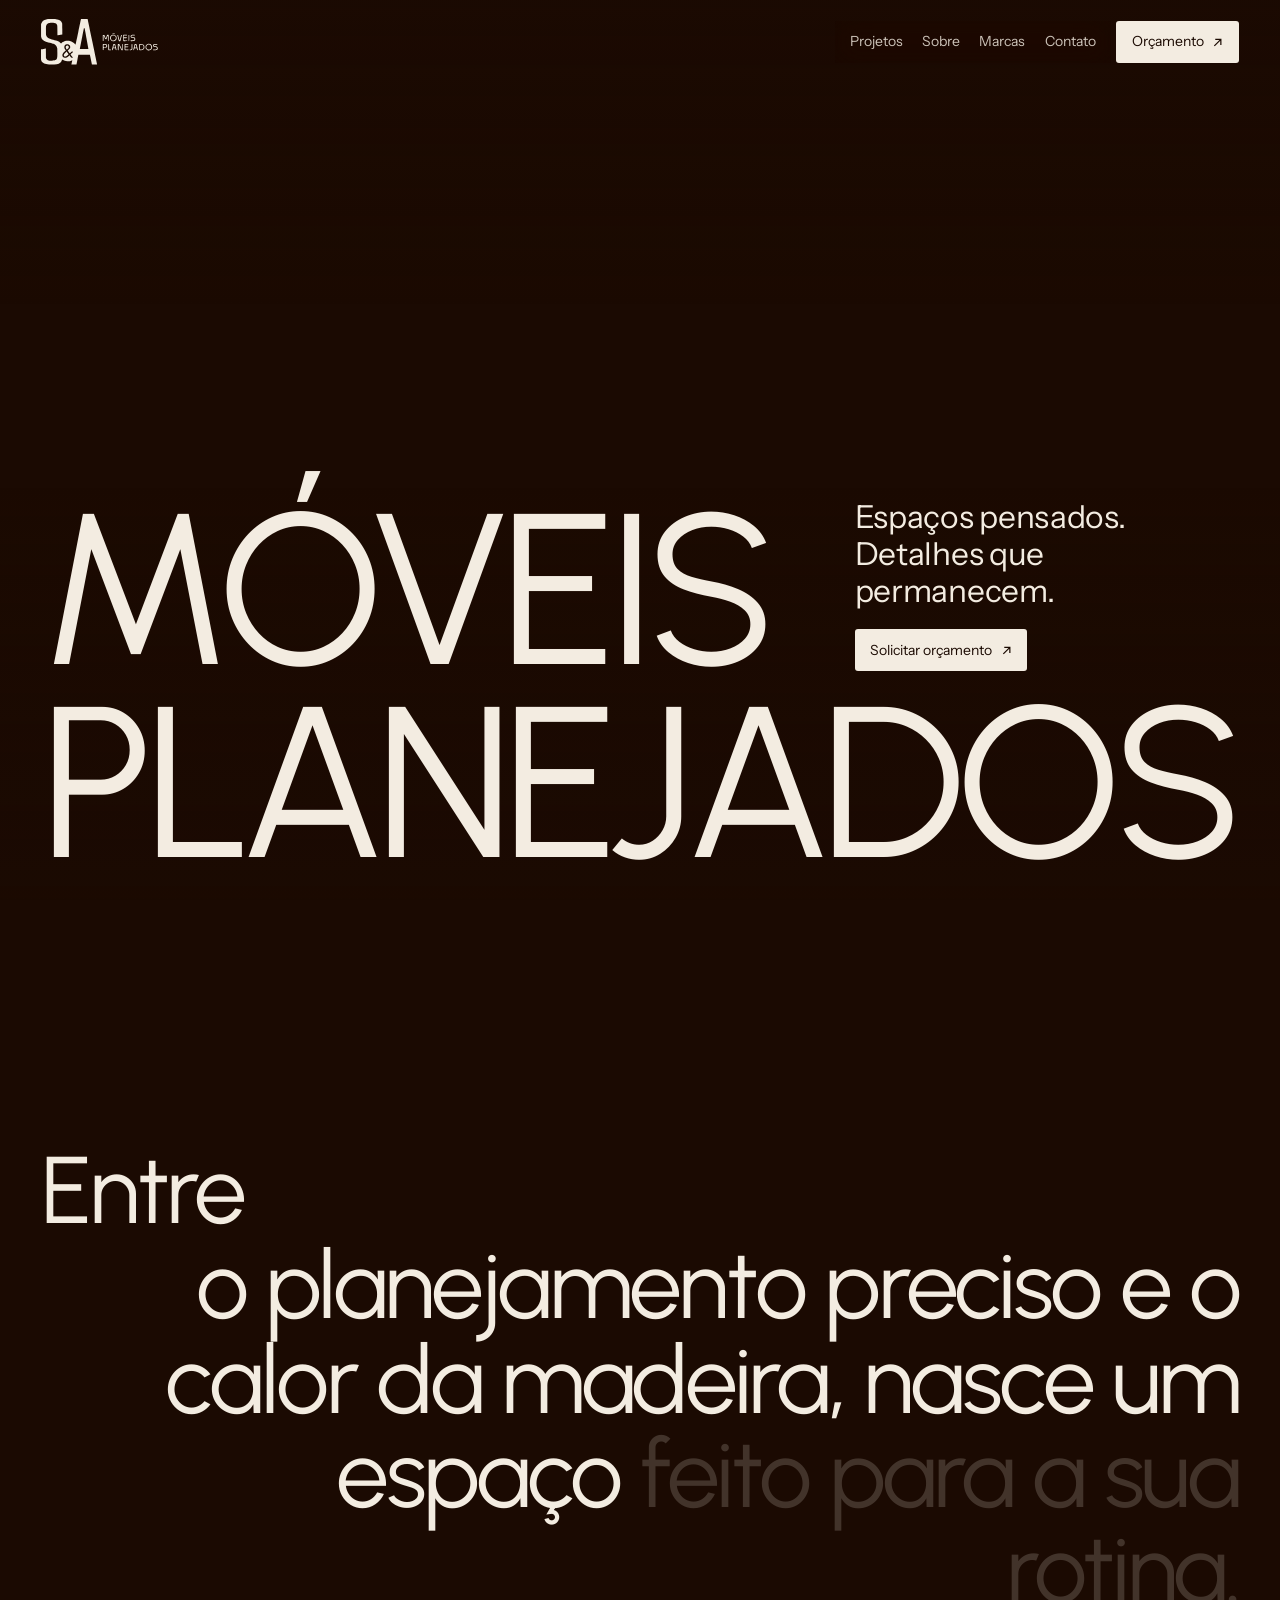
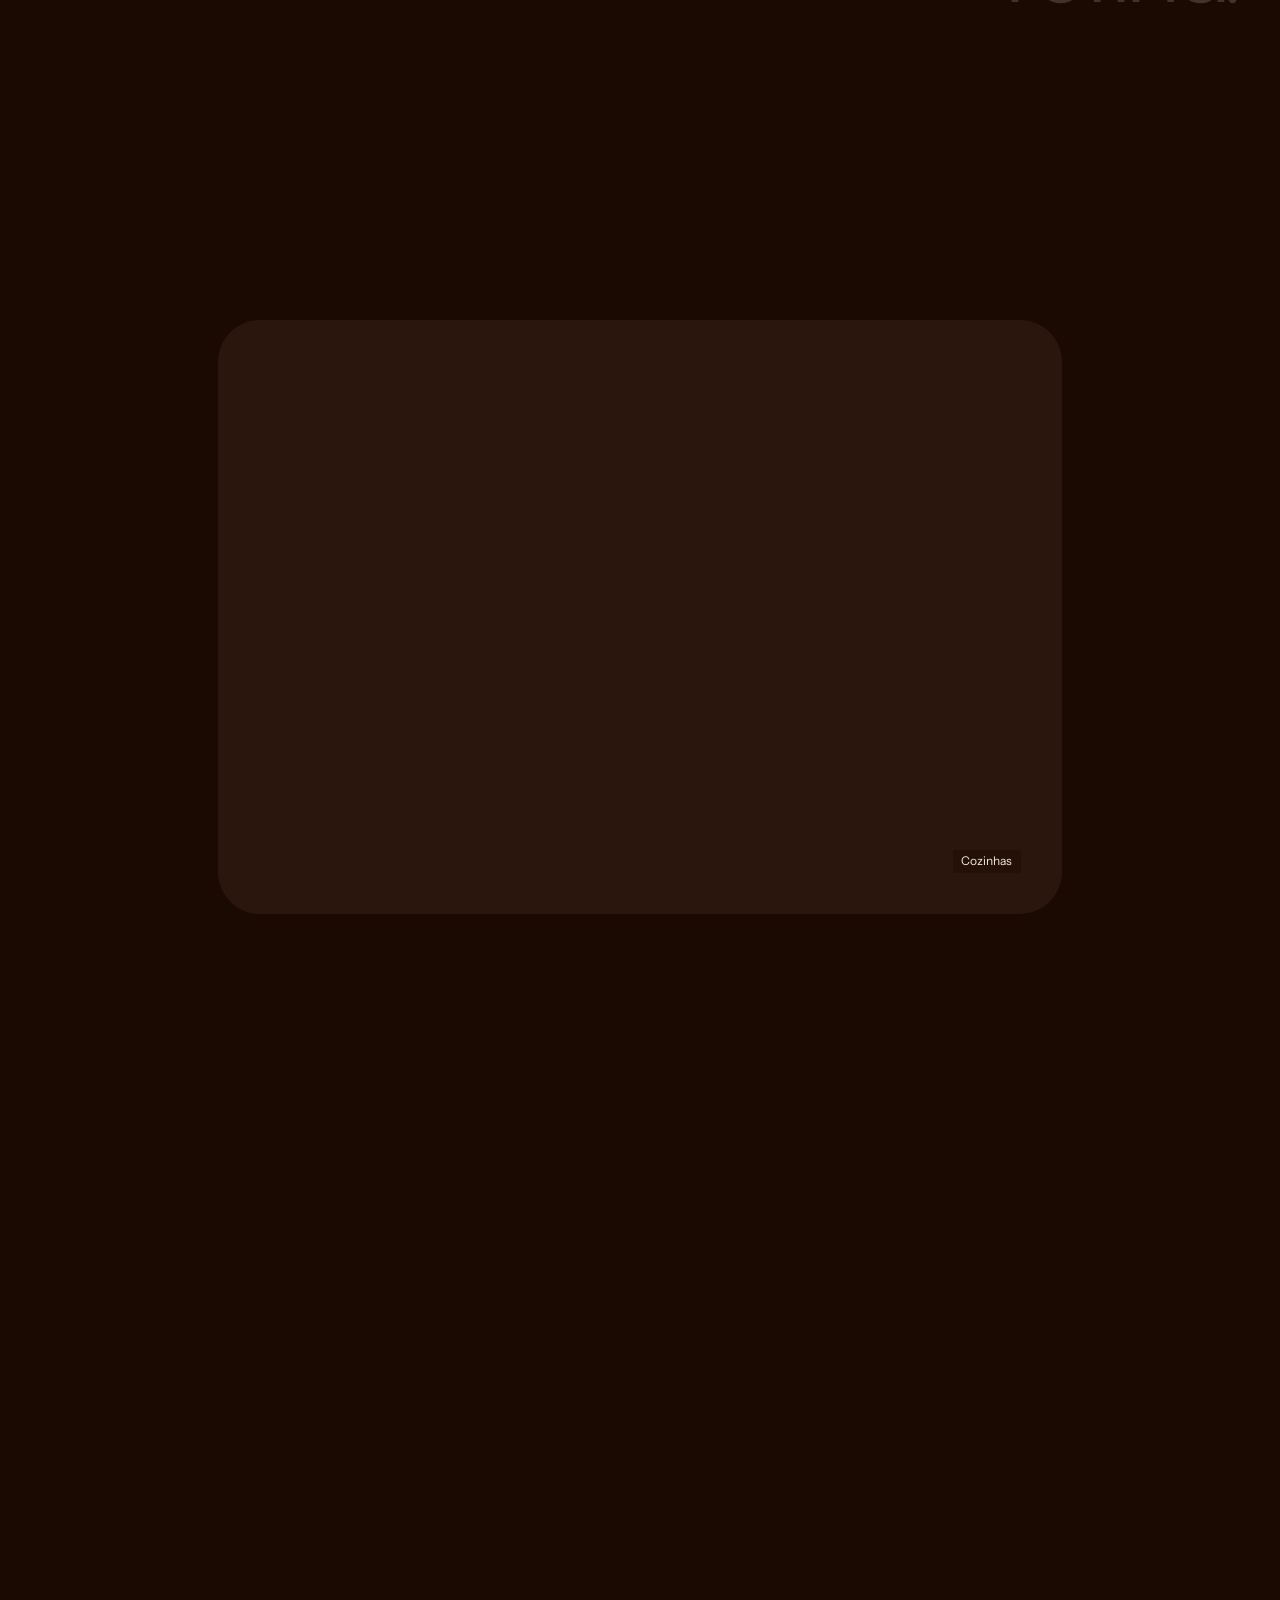
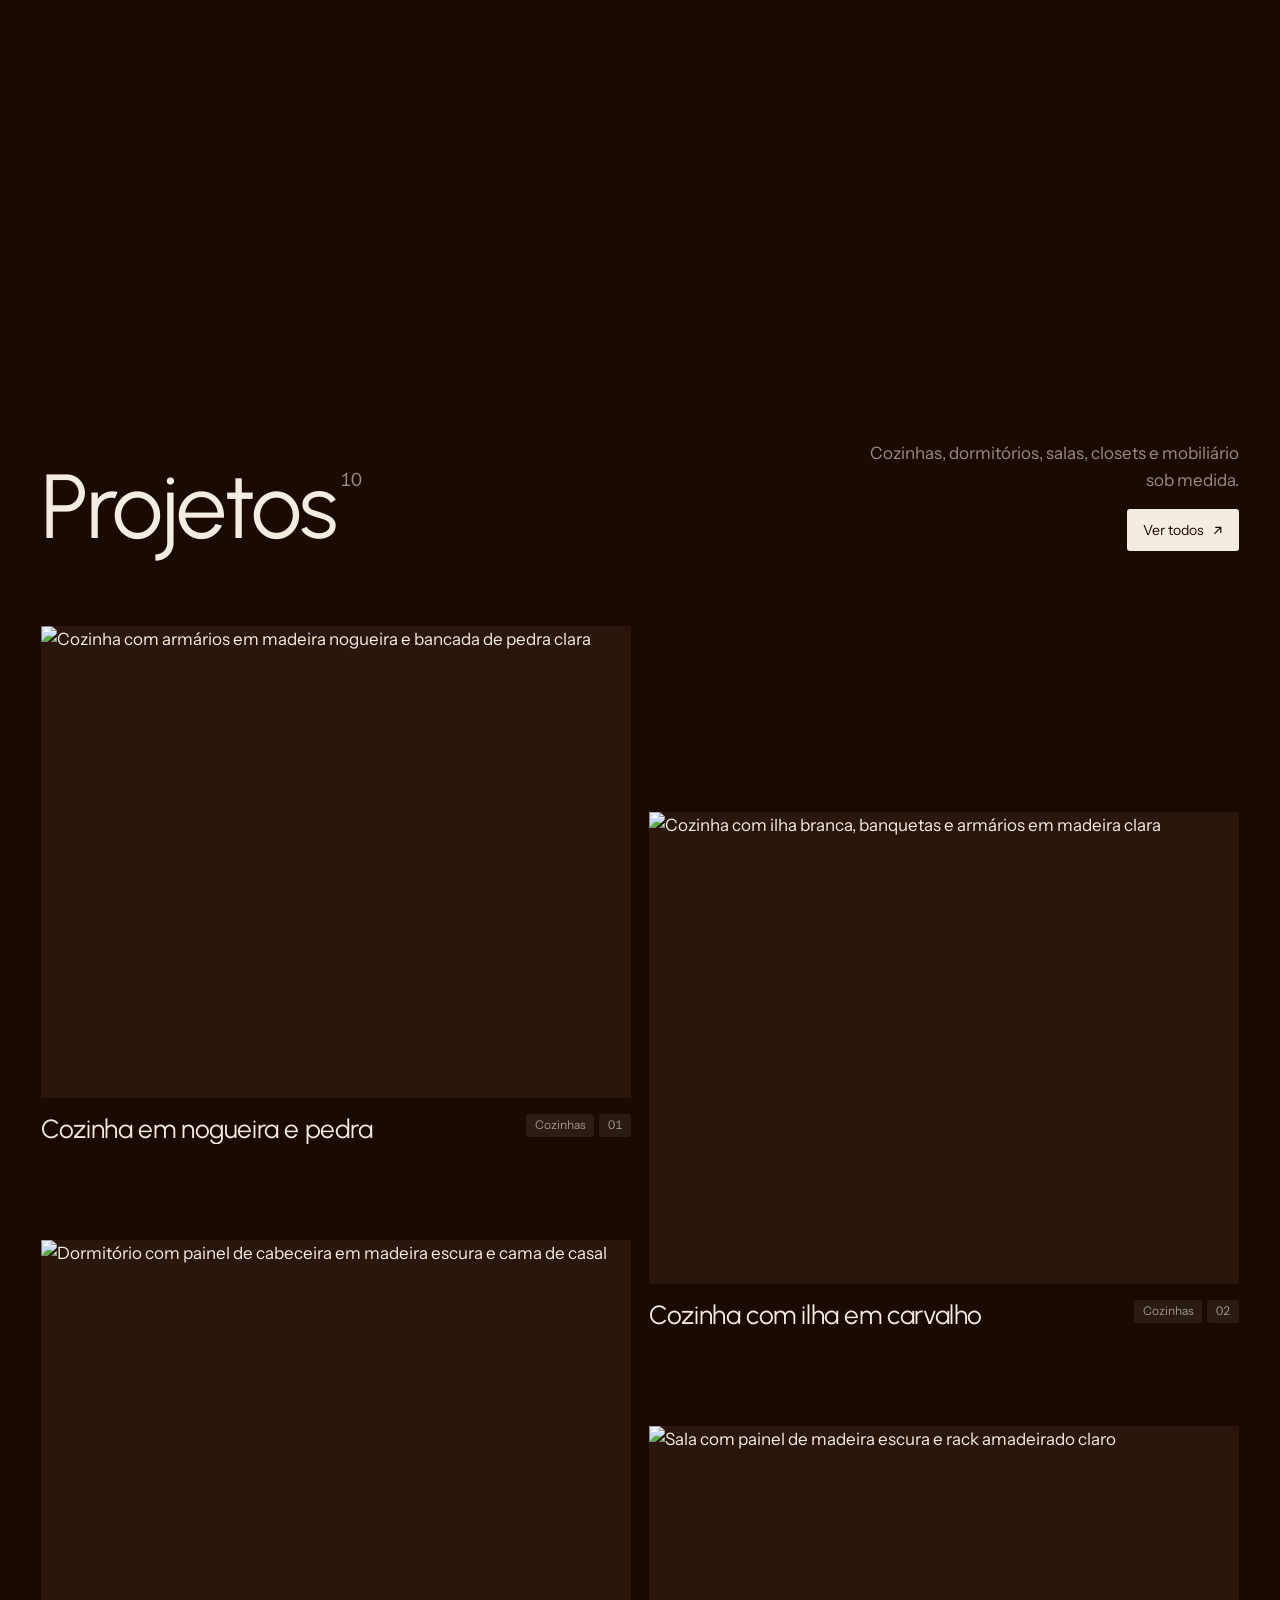
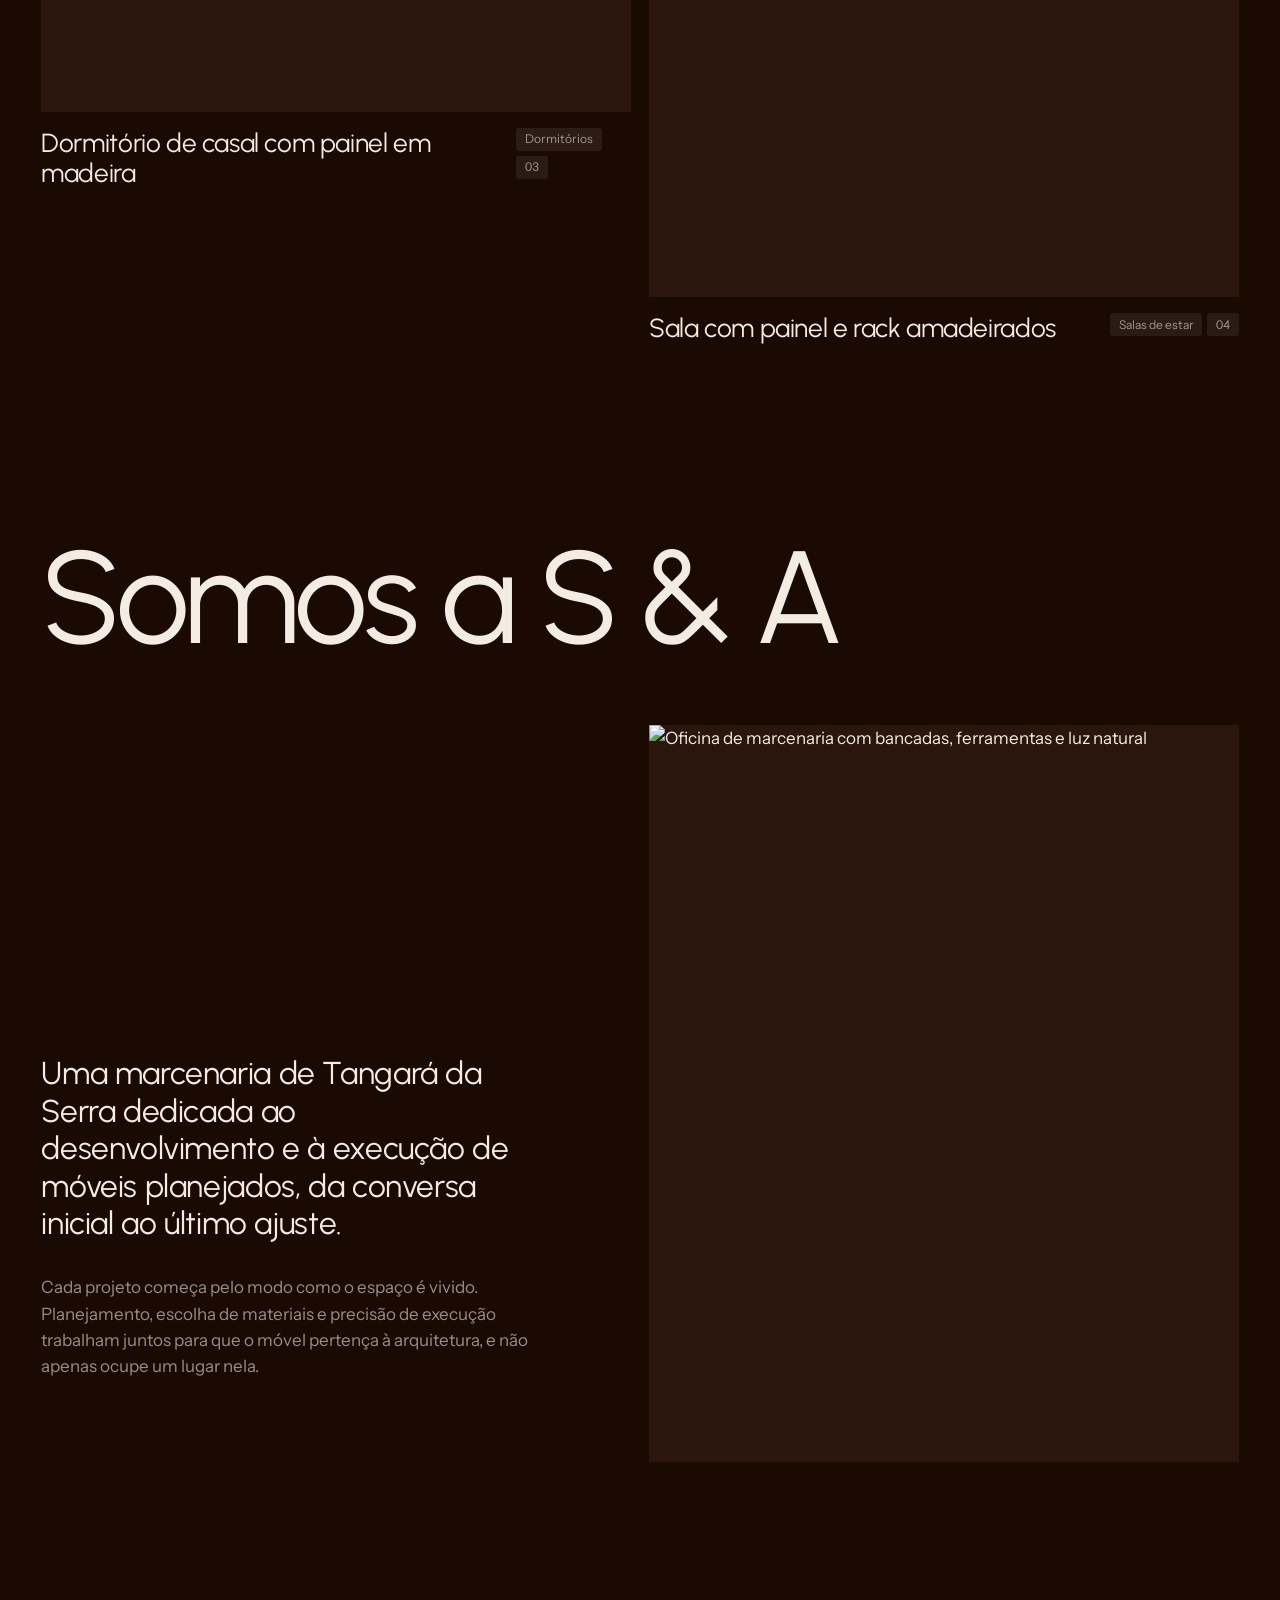
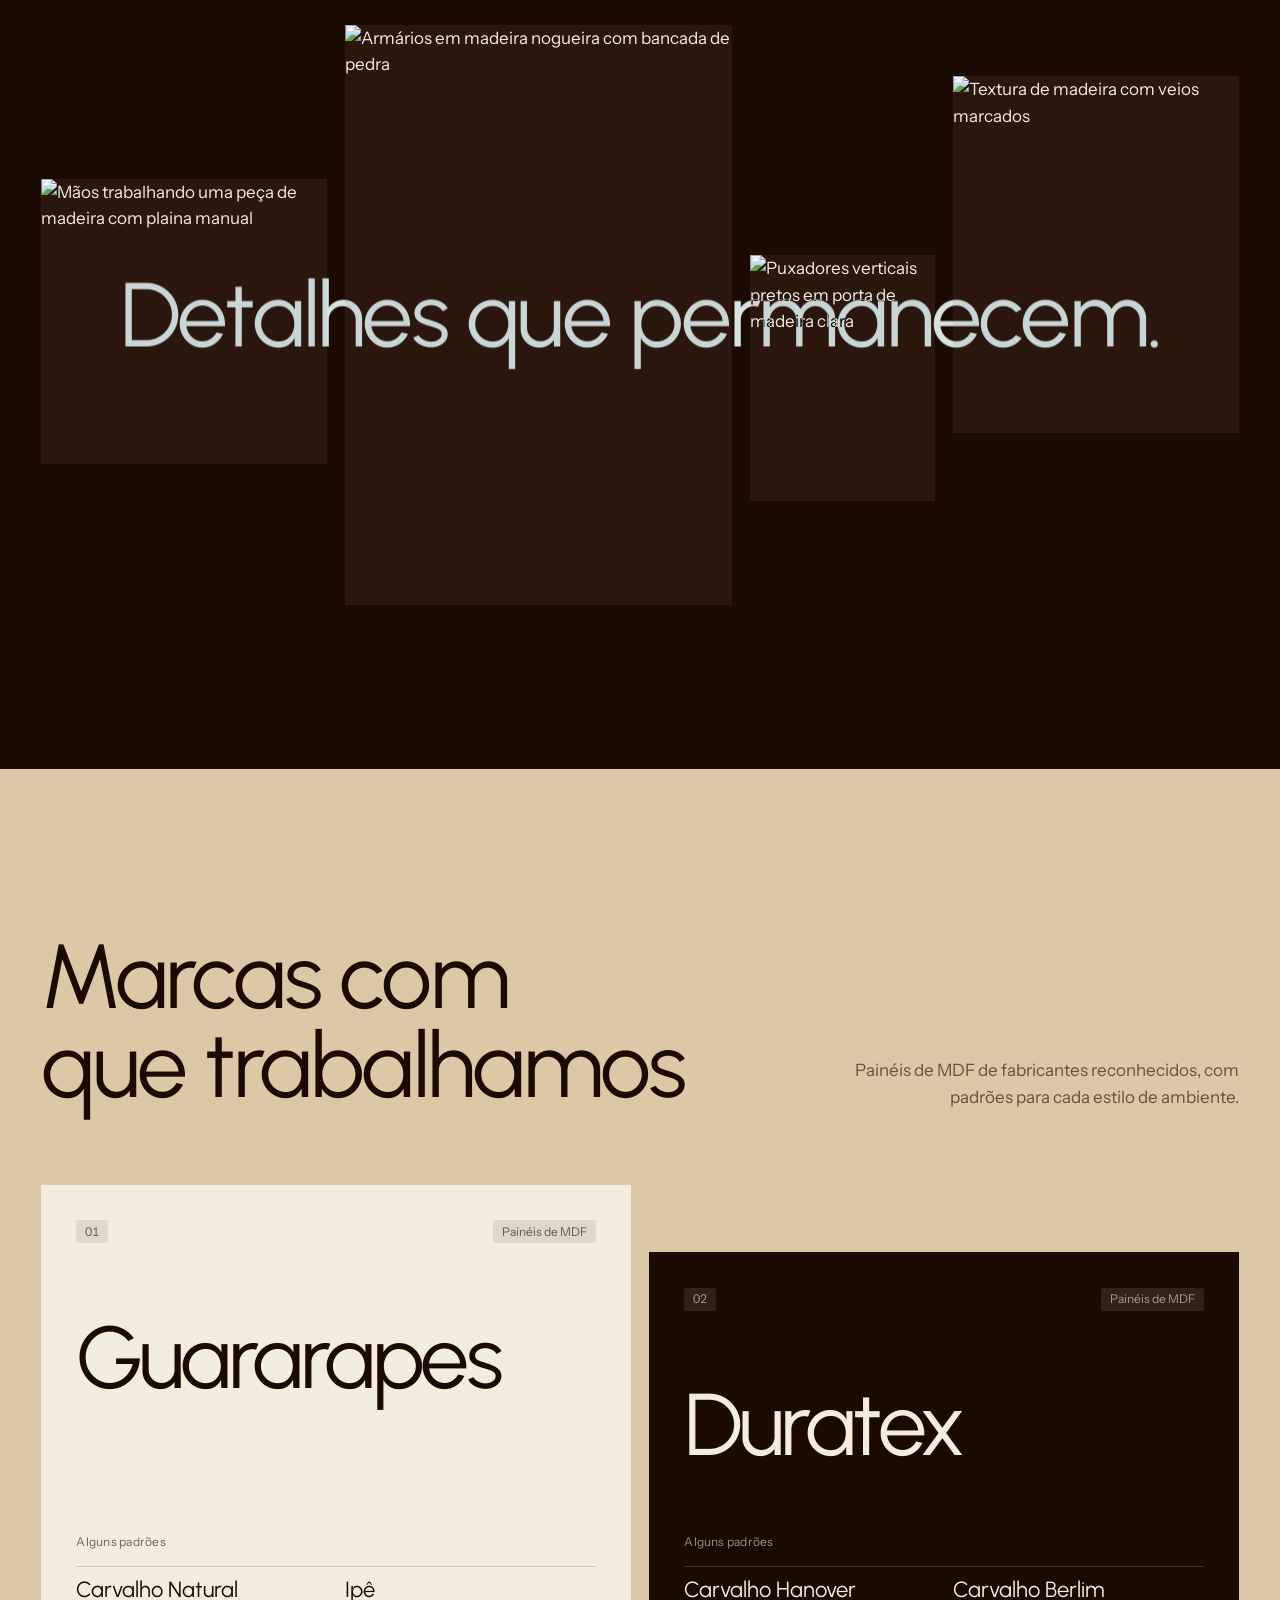
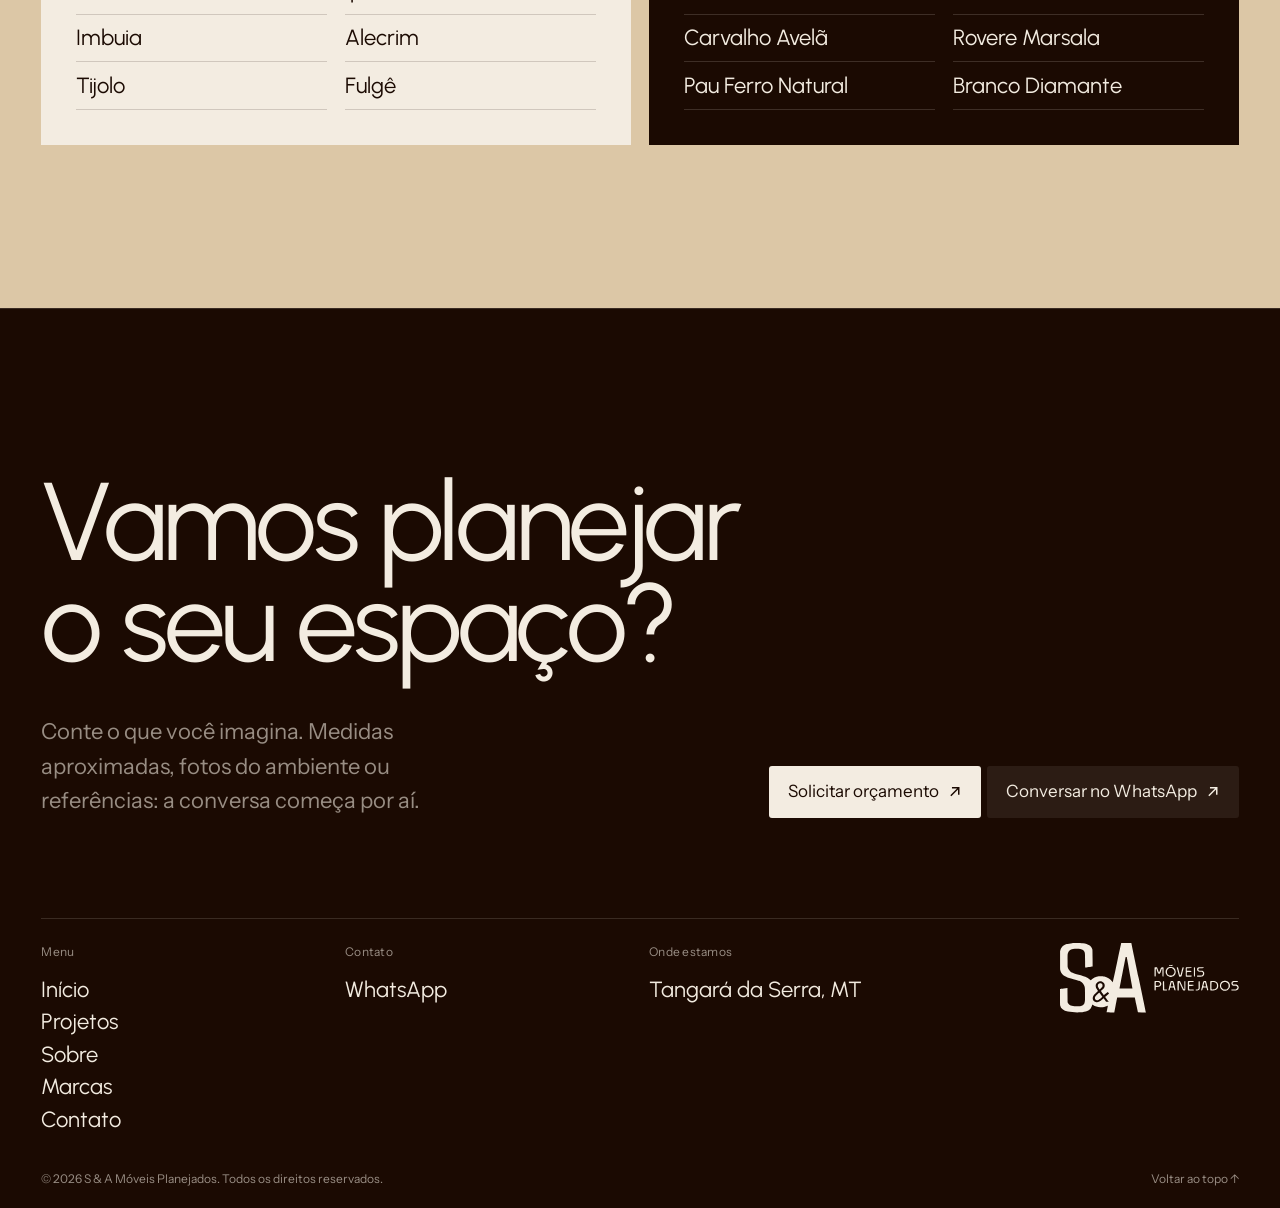
==== index.html @ 1df5caf8 "att" ====
<!DOCTYPE html>
<html lang="pt-BR" data-root="">
<head>
  <meta charset="UTF-8">
  <meta name="viewport" content="width=device-width, initial-scale=1">
  <title>S &amp; A Móveis Planejados | Marcenaria em Tangará da Serra, MT</title>
  <meta name="description" content="Móveis planejados e marcenaria sob medida em Tangará da Serra, MT. Cozinhas, dormitórios, closets, salas e ambientes comerciais com planejamento, bons materiais e acabamento preciso.">
  <meta name="theme-color" content="#1B0A02">
  <link rel="canonical" href="https://www.seudominio.com.br/">

  <!-- Open Graph / compartilhamento -->
  <meta property="og:type" content="website">
  <meta property="og:locale" content="pt_BR">
  <meta property="og:site_name" content="S &amp; A Móveis Planejados">
  <meta property="og:title" content="S &amp; A Móveis Planejados | Marcenaria em Tangará da Serra, MT">
  <meta property="og:description" content="Móveis planejados e marcenaria sob medida em Tangará da Serra, MT. Cozinhas, dormitórios, closets, salas e ambientes comerciais com planejamento, bons materiais e acabamento preciso.">
  <meta property="og:url" content="https://www.seudominio.com.br/">
  <meta property="og:image" content="https://www.seudominio.com.br/assets/images/og-image.jpg">
  <meta property="og:image:width" content="1200">
  <meta property="og:image:height" content="630">
  <meta name="twitter:card" content="summary_large_image">

  <!-- Ícones -->
  <link rel="icon" href="assets/icons/favicon.svg" type="image/svg+xml">
  <link rel="icon" href="assets/icons/favicon-32.png" sizes="32x32" type="image/png">
  <link rel="apple-touch-icon" href="assets/icons/apple-touch-icon.png">
  <link rel="manifest" href="site.webmanifest">

  <!-- Performance -->
  <link rel="preconnect" href="https://images.unsplash.com" crossorigin>
  <link rel="preload" href="assets/fonts/instrument-sans/instrument-sans-latin-wght-normal.woff2" as="font" type="font/woff2" crossorigin>

  <!-- Estilos -->
  <link rel="stylesheet" href="css/fonts.css">
  <link rel="stylesheet" href="css/style.css">

  <!-- Configuração (contatos, WhatsApp, formulário) -->
  <script src="js/config.js"></script>
  <script>
    document.documentElement.classList.add('js');
    if (window.SITE && window.SITE.mostrarMarcadoresProvisorios) document.documentElement.classList.add('show-provisorio');
  </script>
  <script type="application/ld+json">{"@context": "https://schema.org", "@type": "HomeAndConstructionBusiness", "name": "S & A Móveis Planejados", "description": "Marcenaria especializada no desenvolvimento e execução de móveis planejados.", "url": "https://www.seudominio.com.br/", "logo": "https://www.seudominio.com.br/assets/logos/logo-sa-horizontal.svg", "image": "https://www.seudominio.com.br/assets/images/og-image.jpg", "address": {"@type": "PostalAddress", "addressLocality": "Tangará da Serra", "addressRegion": "MT", "addressCountry": "BR"}, "areaServed": "Tangará da Serra, MT"}</script>
</head>
<body>
<a class="skip-link" href="#conteudo">Pular para o conteúdo</a>

<header class="site-header at-hero" data-header>
  <div class="site-header__inner container">
    <a class="brand" href="index.html" aria-label="S &amp; A Móveis Planejados, página inicial">
      <img class="brand__light" src="assets/logos/logo-sa-horizontal-claro.svg" alt="S &amp; A Móveis Planejados" width="117" height="46">
      <img class="brand__dark" src="assets/logos/logo-sa-horizontal.svg" alt="" width="117" height="46" aria-hidden="true">
    </a>
    <div class="header-right">
      <nav class="nav" aria-label="Navegação principal"><ul class="nav__list"><li><a class="nav__link" href="pages/projetos.html"><span class="roll"><span data-text="Projetos">Projetos</span></span></a></li><li><a class="nav__link" href="pages/sobre.html"><span class="roll"><span data-text="Sobre">Sobre</span></span></a></li><li><a class="nav__link" href="pages/materiais.html"><span class="roll"><span data-text="Marcas">Marcas</span></span></a></li><li><a class="nav__link" href="pages/contato.html"><span class="roll"><span data-text="Contato">Contato</span></span></a></li></ul></nav>
      <a class="btn header-cta" href="pages/contato.html#formulario">Orçamento <svg class="arrow" viewBox="0 0 12 12" aria-hidden="true" focusable="false"><path d="M2.5 9.5l7-7M3.5 2.5h6v6" fill="none" stroke="currentColor" stroke-width="1.3"/></svg></a>
      <button class="menu-toggle" type="button" aria-expanded="false" aria-controls="mobile-menu" data-menu-toggle>
        <span data-menu-label>Menu</span><span class="menu-toggle__bars" aria-hidden="true"></span>
      </button>
    </div>
  </div>
</header>

<div class="mobile-menu" id="mobile-menu" inert>
  <nav aria-label="Menu"><ul class="mobile-menu__list"><li><a href="index.html" aria-current="page">Início<span class="pill pill--num">1</span></a></li><li><a href="pages/projetos.html">Projetos<span class="pill pill--num">2</span></a></li><li><a href="pages/sobre.html">Sobre<span class="pill pill--num">3</span></a></li><li><a href="pages/materiais.html">Marcas<span class="pill pill--num">4</span></a></li><li><a href="pages/contato.html">Contato<span class="pill pill--num">5</span></a></li></ul></nav>
  <div class="mobile-menu__foot">
    <a class="btn" href="pages/contato.html#formulario">Solicitar orçamento <svg class="arrow" viewBox="0 0 12 12" aria-hidden="true" focusable="false"><path d="M2.5 9.5l7-7M3.5 2.5h6v6" fill="none" stroke="currentColor" stroke-width="1.3"/></svg></a>
    <a href="pages/contato.html" data-whatsapp>WhatsApp</a>
    <a href="#" data-site="instagram" data-site-block="instagram">Instagram</a>
  </div>
</div>

<main id="conteudo" class="page-fade">

  <!-- HERO -->
  <section class="hero" data-provisorio="imagem" aria-labelledby="hero-title">
    <div class="hero__media">
      <!-- Vídeo do hero. Para usar o vídeo próprio, salve em assets/video/hero.mp4
           (ele tem prioridade). Os demais são provisórios (Mixkit, uso livre). -->
      <video class="hero__video" autoplay muted loop playsinline preload="auto"
        poster="https://images.unsplash.com/photo-1666003449012-61951d621555?auto=format&amp;fit=crop&amp;q=70&amp;w=1600"
        aria-hidden="true">
        <source src="assets/video/hero.mp4" type="video/mp4">
        <source src="https://assets.mixkit.co/videos/43033/43033-720.mp4" type="video/mp4" media="(max-width: 800px)">
        <source src="https://assets.mixkit.co/videos/43033/43033-1080.mp4" type="video/mp4">
      </video>
    </div>
    <h1 id="hero-title" class="visually-hidden">S &amp; A Móveis Planejados, marcenaria em Tangará da Serra, MT</h1>
    <div class="hero__content">
      <div class="hero__row">
        <p class="hero__word hero__word--top" aria-hidden="true">Móveis</p>
        <div class="hero__intro">
          <p>Espaços pensados.<br>Detalhes que permanecem.</p>
          <a class="btn" href="pages/contato.html#formulario">Solicitar orçamento <svg class="arrow" viewBox="0 0 12 12" aria-hidden="true" focusable="false"><path d="M2.5 9.5l7-7M3.5 2.5h6v6" fill="none" stroke="currentColor" stroke-width="1.3"/></svg></a>
        </div>
      </div>
      <p class="hero__word hero__word--bottom" aria-hidden="true">Planejados</p>
    </div>
  </section>

  <!-- MANIFESTO -->
  <section class="manifesto" data-theme="dark" aria-label="Apresentação">
    <div class="container">
      <p class="manifesto__text" data-scrub>
        <span class="first">Entre</span>
        <span class="rest">o planejamento preciso e o calor da madeira, nasce um espaço feito para a sua rotina.</span>
      </p>
    </div>
  </section>

  <!-- IMAGEM QUE SE EXPANDE -->
  <section class="expand" data-expand data-theme="dark" aria-label="Ambiente em destaque">
    <div class="expand__sticky">
      <div class="expand__frame" data-provisorio="imagem">
        <img src="https://images.unsplash.com/photo-1765371515651-faa86f08f0ae?auto=format&amp;fit=crop&amp;q=78&amp;w=1600&amp;h=900" srcset="https://images.unsplash.com/photo-1765371515651-faa86f08f0ae?auto=format&amp;fit=crop&amp;q=78&amp;w=480&amp;h=270 480w, https://images.unsplash.com/photo-1765371515651-faa86f08f0ae?auto=format&amp;fit=crop&amp;q=78&amp;w=800&amp;h=450 800w, https://images.unsplash.com/photo-1765371515651-faa86f08f0ae?auto=format&amp;fit=crop&amp;q=78&amp;w=1200&amp;h=675 1200w, https://images.unsplash.com/photo-1765371515651-faa86f08f0ae?auto=format&amp;fit=crop&amp;q=78&amp;w=1600&amp;h=900 1600w, https://images.unsplash.com/photo-1765371515651-faa86f08f0ae?auto=format&amp;fit=crop&amp;q=78&amp;w=2200&amp;h=1238 2200w, https://images.unsplash.com/photo-1765371515651-faa86f08f0ae?auto=format&amp;fit=crop&amp;q=78&amp;w=2800&amp;h=1575 2800w" sizes="100vw" alt="Cozinha com armários em madeira e bancada revestida em pedra" loading="lazy" decoding="async">
        <div class="expand__caption pills"><span class="pill">Cozinhas</span></div>
      </div>
    </div>
  </section>

  <!-- PROJETOS -->
  <section class="section" data-theme="dark" aria-labelledby="projects-title">
    <div class="container">
      <div class="section-top">
        <h2 class="t-2xl" id="projects-title" data-reveal="up">Projetos<sup class="count" data-project-count></sup></h2>
        <div class="section-top__aside" data-reveal="up">
          <p class="t-muted">Cozinhas, dormitórios, salas, closets e mobiliário sob medida.</p>
          <a class="btn" href="pages/projetos.html">Ver todos <svg class="arrow" viewBox="0 0 12 12" aria-hidden="true" focusable="false"><path d="M2.5 9.5l7-7M3.5 2.5h6v6" fill="none" stroke="currentColor" stroke-width="1.3"/></svg></a>
        </div>
      </div>
      <div class="cards" id="featured-projects">
        <noscript><p><a href="pages/projetos.html">Ver catálogo de projetos</a></p></noscript>
      </div>
    </div>
  </section>

  <!-- ESTÚDIO -->
  <section class="section" data-theme="dark" aria-labelledby="studio-title" style="padding-top:0">
    <div class="container intro">
      <h2 class="intro__title t-3xl" id="studio-title" data-reveal="up">Somos a S &amp; A</h2>
      <div class="intro__text">
        <p class="t-lg" data-reveal="up">Uma marcenaria de Tangará da Serra dedicada ao desenvolvimento e à execução de móveis planejados, da conversa inicial ao último ajuste.</p>
        <div class="prose" data-reveal="up" style="--d:100ms">
          <p>Cada projeto começa pelo modo como o espaço é vivido. Planejamento, escolha de materiais e precisão de execução trabalham juntos para que o móvel pertença à arquitetura, e não apenas ocupe um lugar nela.</p>
        </div>
        <a class="btn" href="pages/sobre.html" data-reveal="up" style="--d:160ms">Conheça a S &amp; A <svg class="arrow" viewBox="0 0 12 12" aria-hidden="true" focusable="false"><path d="M2.5 9.5l7-7M3.5 2.5h6v6" fill="none" stroke="currentColor" stroke-width="1.3"/></svg></a>
      </div>
      <div class="intro__media">
        <div class="media" data-reveal="media" data-provisorio="imagem"><img src="https://images.unsplash.com/photo-1597960194599-22929afc25b1?auto=format&amp;fit=crop&amp;q=78&amp;w=1600&amp;h=2000" srcset="https://images.unsplash.com/photo-1597960194599-22929afc25b1?auto=format&amp;fit=crop&amp;q=78&amp;w=480&amp;h=600 480w, https://images.unsplash.com/photo-1597960194599-22929afc25b1?auto=format&amp;fit=crop&amp;q=78&amp;w=800&amp;h=1000 800w, https://images.unsplash.com/photo-1597960194599-22929afc25b1?auto=format&amp;fit=crop&amp;q=78&amp;w=1200&amp;h=1500 1200w, https://images.unsplash.com/photo-1597960194599-22929afc25b1?auto=format&amp;fit=crop&amp;q=78&amp;w=1600&amp;h=2000 1600w, https://images.unsplash.com/photo-1597960194599-22929afc25b1?auto=format&amp;fit=crop&amp;q=78&amp;w=2200&amp;h=2750 2200w, https://images.unsplash.com/photo-1597960194599-22929afc25b1?auto=format&amp;fit=crop&amp;q=78&amp;w=2800&amp;h=3500 2800w" sizes="(max-width: 960px) 90vw, 50vw" alt="Oficina de marcenaria com bancadas, ferramentas e luz natural" loading="lazy" decoding="async"></div>
      </div>
    </div>
  </section>

  <!-- DETALHES -->
  <section class="section" data-theme="dark" aria-labelledby="details-title" style="padding-top:0">
    <div class="container mosaic-wrap">
      <div class="mosaic">
        <div class="media" data-reveal="media" data-provisorio="imagem"><img src="https://images.unsplash.com/photo-1659930087003-2d64e33181f7?auto=format&amp;fit=crop&amp;q=78&amp;w=1600&amp;h=1600" srcset="https://images.unsplash.com/photo-1659930087003-2d64e33181f7?auto=format&amp;fit=crop&amp;q=78&amp;w=480&amp;h=480 480w, https://images.unsplash.com/photo-1659930087003-2d64e33181f7?auto=format&amp;fit=crop&amp;q=78&amp;w=800&amp;h=800 800w, https://images.unsplash.com/photo-1659930087003-2d64e33181f7?auto=format&amp;fit=crop&amp;q=78&amp;w=1200&amp;h=1200 1200w, https://images.unsplash.com/photo-1659930087003-2d64e33181f7?auto=format&amp;fit=crop&amp;q=78&amp;w=1600&amp;h=1600 1600w, https://images.unsplash.com/photo-1659930087003-2d64e33181f7?auto=format&amp;fit=crop&amp;q=78&amp;w=2200&amp;h=2200 2200w, https://images.unsplash.com/photo-1659930087003-2d64e33181f7?auto=format&amp;fit=crop&amp;q=78&amp;w=2800&amp;h=2800 2800w" sizes="25vw" alt="Mãos trabalhando uma peça de madeira com plaina manual" loading="lazy" decoding="async"></div>
        <div class="media" data-reveal="media" data-provisorio="imagem"><img src="https://images.unsplash.com/photo-1765371515325-b6611765dfad?auto=format&amp;fit=crop&amp;q=78&amp;w=1600&amp;h=2400" srcset="https://images.unsplash.com/photo-1765371515325-b6611765dfad?auto=format&amp;fit=crop&amp;q=78&amp;w=480&amp;h=720 480w, https://images.unsplash.com/photo-1765371515325-b6611765dfad?auto=format&amp;fit=crop&amp;q=78&amp;w=800&amp;h=1200 800w, https://images.unsplash.com/photo-1765371515325-b6611765dfad?auto=format&amp;fit=crop&amp;q=78&amp;w=1200&amp;h=1800 1200w, https://images.unsplash.com/photo-1765371515325-b6611765dfad?auto=format&amp;fit=crop&amp;q=78&amp;w=1600&amp;h=2400 1600w, https://images.unsplash.com/photo-1765371515325-b6611765dfad?auto=format&amp;fit=crop&amp;q=78&amp;w=2200&amp;h=3300 2200w, https://images.unsplash.com/photo-1765371515325-b6611765dfad?auto=format&amp;fit=crop&amp;q=78&amp;w=2800&amp;h=4200 2800w" sizes="35vw" alt="Armários em madeira nogueira com bancada de pedra" loading="lazy" decoding="async"></div>
        <div class="media" data-reveal="media" data-provisorio="imagem"><img src="https://images.unsplash.com/photo-1789381565624-cf9c65b7c2ba?auto=format&amp;fit=crop&amp;q=78&amp;w=1600&amp;h=2133" srcset="https://images.unsplash.com/photo-1789381565624-cf9c65b7c2ba?auto=format&amp;fit=crop&amp;q=78&amp;w=480&amp;h=640 480w, https://images.unsplash.com/photo-1789381565624-cf9c65b7c2ba?auto=format&amp;fit=crop&amp;q=78&amp;w=800&amp;h=1067 800w, https://images.unsplash.com/photo-1789381565624-cf9c65b7c2ba?auto=format&amp;fit=crop&amp;q=78&amp;w=1200&amp;h=1600 1200w, https://images.unsplash.com/photo-1789381565624-cf9c65b7c2ba?auto=format&amp;fit=crop&amp;q=78&amp;w=1600&amp;h=2133 1600w, https://images.unsplash.com/photo-1789381565624-cf9c65b7c2ba?auto=format&amp;fit=crop&amp;q=78&amp;w=2200&amp;h=2933 2200w, https://images.unsplash.com/photo-1789381565624-cf9c65b7c2ba?auto=format&amp;fit=crop&amp;q=78&amp;w=2800&amp;h=3733 2800w" sizes="20vw" alt="Puxadores verticais pretos em porta de madeira clara" loading="lazy" decoding="async"></div>
        <div class="media" data-reveal="media" data-provisorio="imagem"><img src="https://images.unsplash.com/photo-1611600700192-d87eaeed4f81?auto=format&amp;fit=crop&amp;q=78&amp;w=1600&amp;h=2000" srcset="https://images.unsplash.com/photo-1611600700192-d87eaeed4f81?auto=format&amp;fit=crop&amp;q=78&amp;w=480&amp;h=600 480w, https://images.unsplash.com/photo-1611600700192-d87eaeed4f81?auto=format&amp;fit=crop&amp;q=78&amp;w=800&amp;h=1000 800w, https://images.unsplash.com/photo-1611600700192-d87eaeed4f81?auto=format&amp;fit=crop&amp;q=78&amp;w=1200&amp;h=1500 1200w, https://images.unsplash.com/photo-1611600700192-d87eaeed4f81?auto=format&amp;fit=crop&amp;q=78&amp;w=1600&amp;h=2000 1600w, https://images.unsplash.com/photo-1611600700192-d87eaeed4f81?auto=format&amp;fit=crop&amp;q=78&amp;w=2200&amp;h=2750 2200w, https://images.unsplash.com/photo-1611600700192-d87eaeed4f81?auto=format&amp;fit=crop&amp;q=78&amp;w=2800&amp;h=3500 2800w" sizes="25vw" alt="Textura de madeira com veios marcados" loading="lazy" decoding="async"></div>
      </div>
      <h2 class="mosaic__title t-2xl" id="details-title">Detalhes que permanecem.</h2>
    </div>
  </section>
  <!-- MATERIAIS -->
  <section class="section" data-theme="sand" aria-labelledby="materials-title">
    <div class="container">
      <div class="section-top">
        <h2 class="t-2xl" id="materials-title" data-reveal="up">Marcas com que trabalhamos</h2>
        <div class="section-top__aside" data-reveal="up">
          <p class="t-muted">Painéis de MDF de fabricantes reconhecidos, com padrões para cada estilo de ambiente.</p>
        </div>
      </div>
      <div class="brand-cards" data-mdf-brands></div>
    </div>
  </section>

</main>

<footer class="site-footer" data-theme="dark" aria-labelledby="footer-title">
  <div class="container">
    <div class="footer__main">
    <h2 class="footer__title" id="footer-title" data-reveal="up">Vamos planejar o seu espaço?</h2>
    <div class="footer__row">
      <p class="prose" data-reveal="up" style="--d:100ms">Conte o que você imagina. Medidas aproximadas, fotos do ambiente ou referências: a conversa começa por aí.</p>
      <div class="footer__actions" data-reveal="up" style="--d:180ms">
        <a class="btn btn--lg" href="pages/contato.html#formulario">Solicitar orçamento <svg class="arrow" viewBox="0 0 12 12" aria-hidden="true" focusable="false"><path d="M2.5 9.5l7-7M3.5 2.5h6v6" fill="none" stroke="currentColor" stroke-width="1.3"/></svg></a>
        <a class="btn btn--lg btn--ghost" href="pages/contato.html" data-whatsapp>Conversar no WhatsApp <svg class="arrow" viewBox="0 0 12 12" aria-hidden="true" focusable="false"><path d="M2.5 9.5l7-7M3.5 2.5h6v6" fill="none" stroke="currentColor" stroke-width="1.3"/></svg></a>
      </div>
    </div>
    </div>
    <div class="footer__cols">
      <div class="footer__col">
        <span class="eyebrow">Menu</span>
        <ul class="footer__links" role="list"><li><a href="index.html"><span class="roll"><span data-text="Início">Início</span></span></a></li><li><a href="pages/projetos.html"><span class="roll"><span data-text="Projetos">Projetos</span></span></a></li><li><a href="pages/sobre.html"><span class="roll"><span data-text="Sobre">Sobre</span></span></a></li><li><a href="pages/materiais.html"><span class="roll"><span data-text="Marcas">Marcas</span></span></a></li><li><a href="pages/contato.html"><span class="roll"><span data-text="Contato">Contato</span></span></a></li></ul>
      </div>
      <div class="footer__col">
        <span class="eyebrow">Contato</span>
        <ul class="footer__links" role="list">
          <li><a href="pages/contato.html" data-whatsapp><span class="roll"><span data-text="WhatsApp">WhatsApp</span></span></a></li>
          <li data-site-block="instagram"><a href="#" data-site="instagram">Instagram</a></li>
          <li data-site-block="email"><a href="#" data-site="email">E-mail</a></li>
          <li data-site-block="telefoneExibicao"><a href="#" data-site="telefoneExibicao"></a></li>
        </ul>
      </div>
      <div class="footer__col">
        <span class="eyebrow">Onde estamos</span>
        <ul class="footer__links" role="list">
          <li><span>Tangará da Serra, MT</span></li>
          <li data-site-block="endereco"><span data-site="endereco"></span></li>
        </ul>
      </div>
      <div class="footer__col footer__col--brand">
        <img src="assets/logos/logo-sa-horizontal-claro.svg" alt="S &amp; A Móveis Planejados" width="180" height="71" loading="lazy">
      </div>
    </div>
    <div class="footer__base">
      <span>© <span data-year>2026</span> S &amp; A Móveis Planejados. Todos os direitos reservados.</span>
      <a href="#conteudo">Voltar ao topo ↑</a>
    </div>
  </div>
</footer>

<script src="js/script.js" defer></script>
<script src="js/projects.js" defer></script>
<script src="js/materials.js" defer></script>
<script src="js/render.js" defer></script>
</body>
</html>
---- css/fonts.css ----
/* ==========================================================================
   S & A — Tipografia
   --------------------------------------------------------------------------
   1. Noka (principal / títulos)  — arquivos em assets/fonts/noka/
      Ordem de carregamento: fonte instalada no computador (local) → arquivos
      .woff2 do projeto. Se nenhum existir, entra a reserva provisória
      (Urbanist), definida em --font-display no style.css.
   2. Instrument Sans (texto corrido, navegação, formulários) — OFL
   3. Instrument Serif (acentos editoriais em itálico) — OFL
   4. Urbanist (APENAS reserva provisória da Noka) — OFL
   ========================================================================== */

/* ---------- Noka ---------- */
@font-face {
  font-family: "Noka";
  src: local("Noka Light"), local("Noka-Light"),
       url("../assets/fonts/noka/Noka-Light.woff2") format("woff2");
  font-weight: 300;
  font-style: normal;
  font-display: swap;
}
@font-face {
  font-family: "Noka";
  src: local("Noka Regular"), local("Noka-Regular"), local("Noka"),
       url("../assets/fonts/noka/Noka-Regular.woff2") format("woff2");
  font-weight: 400;
  font-style: normal;
  font-display: swap;
}
@font-face {
  font-family: "Noka";
  src: local("Noka Medium"), local("Noka-Medium"),
       url("../assets/fonts/noka/Noka-Medium.woff2") format("woff2");
  font-weight: 500;
  font-style: normal;
  font-display: swap;
}
@font-face {
  font-family: "Noka";
  src: local("Noka SemiBold"), local("Noka-SemiBold"),
       url("../assets/fonts/noka/Noka-SemiBold.woff2") format("woff2");
  font-weight: 600;
  font-style: normal;
  font-display: swap;
}

/* ---------- Instrument Sans (variável 400–700) ---------- */
@font-face {
  font-family: "Instrument Sans";
  src: url("../assets/fonts/instrument-sans/instrument-sans-latin-wght-normal.woff2") format("woff2-variations"),
       url("../assets/fonts/instrument-sans/instrument-sans-latin-wght-normal.woff2") format("woff2");
  font-weight: 400 700;
  font-style: normal;
  font-display: swap;
  unicode-range: U+0000-00FF, U+0131, U+0152-0153, U+02BB-02BC, U+02C6, U+02DA, U+02DC, U+0304, U+0308, U+0329, U+2000-206F, U+20AC, U+2122, U+2191, U+2193, U+2212, U+2215, U+FEFF, U+FFFD;
}
@font-face {
  font-family: "Instrument Sans";
  src: url("../assets/fonts/instrument-sans/instrument-sans-latin-ext-wght-normal.woff2") format("woff2");
  font-weight: 400 700;
  font-style: normal;
  font-display: swap;
  unicode-range: U+0100-02BA, U+02BD-02C5, U+02C7-02CC, U+02CE-02D7, U+02DD-02FF, U+0304, U+0308, U+0329, U+1D00-1DBF, U+1E00-1E9F, U+1EF2-1EFF, U+2020, U+20A0-20AB, U+20AD-20C0, U+2113, U+2C60-2C7F, U+A720-A7FF;
}

/* ---------- Instrument Serif ---------- */
@font-face {
  font-family: "Instrument Serif";
  src: url("../assets/fonts/instrument-serif/instrument-serif-latin-400-italic.woff2") format("woff2");
  font-weight: 400;
  font-style: italic;
  font-display: swap;
}
@font-face {
  font-family: "Instrument Serif";
  src: url("../assets/fonts/instrument-serif/instrument-serif-latin-400-normal.woff2") format("woff2");
  font-weight: 400;
  font-style: normal;
  font-display: swap;
}

/* ---------- Reserva provisória da Noka ---------- */
@font-face {
  font-family: "Noka Reserva";
  src: url("../assets/fonts/urbanist/urbanist-latin-wght-normal.woff2") format("woff2");
  font-weight: 100 900;
  font-style: normal;
  font-display: swap;
}
---- css/style.css ----
/* ==========================================================================
   S & A MÓVEIS PLANEJADOS — Folha de estilos principal (v2)
   --------------------------------------------------------------------------
   Direção: fundo escuro e quente, tipografia em grande escala, fotografia
   protagonista, seções que alternam entre café, linho e terracota.

   Índice
   01. Variáveis
   02. Reset e base
   03. Temas de seção (escuro / claro / terracota)
   04. Tipografia
   05. Layout
   06. Botões, pílulas e links
   07. Header e navegação
   08. Menu mobile
   09. Hero
   10. Manifesto (texto que acende ao rolar)
   11. Imagem que se expande
   12. Cards de projeto
   13. Sobre / apresentação
   14. Mosaico de detalhes
   15. Filosofia (blocos de cor)
   16. Materiais
   17. (removido)
   18. Footer e marcas de MDF
   19. Páginas internas
   20. Projeto individual
   21. Processo (Sobre)
   22. Contato e formulário
   23. Lightbox
   24. Marcadores de conteúdo provisório
   25. Animações
   26. Responsividade
   27. Movimento reduzido e impressão
   ========================================================================== */

/* ==========================================================================
   01. VARIÁVEIS
   ========================================================================== */
:root {
  /* Paleta oficial S & A */
  --c-terracota: #A9472A;
  --c-cafe:      #3B2318;
  --c-ebano:     #1B0A02;
  --c-caramelo:  #B98451;
  --c-areia:     #DCC7A6;
  --c-linho:     #F3ECE1;
  --c-azul:      #3D6BB3;

  /* Papéis (tema escuro é o padrão) */
  --bg:        var(--c-ebano);
  --fg:        var(--c-linho);
  --fg-muted:  rgba(243, 236, 225, .58);
  --fg-faint:  rgba(243, 236, 225, .2);
  --line:      rgba(243, 236, 225, .14);
  --pill-bg:   rgba(243, 236, 225, .08);
  --accent:    var(--c-caramelo);
  --media-bg:  #2A160C;
  --focus:     var(--c-azul);
  --error:     #E0896A;

  /* Tipografia */
  --font-display: "Noka", "Noka Reserva", "Helvetica Neue", Arial, sans-serif;
  --font-body:    "Instrument Sans", "Helvetica Neue", Arial, sans-serif;

  --fs-xs:   .75rem;
  --fs-sm:   .875rem;
  --fs-base: clamp(1rem, .96rem + .2vw, 1.0625rem);
  --fs-md:   clamp(1.125rem, 1rem + .5vw, 1.375rem);
  --fs-lg:   clamp(1.375rem, 1.1rem + 1.1vw, 2.375rem);
  --fs-xl:   clamp(2rem, 1.2rem + 3vw, 4rem);
  --fs-2xl:  clamp(2.75rem, 1.2rem + 5.6vw, 6rem);
  --fs-3xl:  clamp(3.25rem, 1rem + 9vw, 10.5rem);
  --fs-hero: clamp(4rem, 1rem + 14.5vw, 17rem);

  /* Espaço */
  --margin: clamp(1.25rem, .5rem + 2.6vw, 3rem);
  --gutter: clamp(.75rem, .5rem + .8vw, 1.25rem);
  --section-y: clamp(6rem, 3rem + 9vw, 13rem);
  --max-width: 1760px;
  --header-h: 84px;
  --radius-lg: clamp(20px, 1rem + 2vw, 48px);
  --radius-sm: 3px;

  /* Movimento */
  --ease-out: cubic-bezier(.16, 1, .3, 1);
  --ease-in-out: cubic-bezier(.65, 0, .35, 1);
  --dur: 600ms;
}

/* ==========================================================================
   02. RESET E BASE
   ========================================================================== */
*, *::before, *::after { box-sizing: border-box; }
html {
  -webkit-text-size-adjust: 100%;
  text-size-adjust: 100%;
  scroll-padding-top: calc(var(--header-h) + 1rem);
  background: var(--c-ebano);
}
@media (prefers-reduced-motion: no-preference) { html { scroll-behavior: smooth; } }

body {
  margin: 0;
  background: var(--bg);
  color: var(--fg);
  font-family: var(--font-body);
  font-size: var(--fs-base);
  line-height: 1.55;
  -webkit-font-smoothing: antialiased;
  -moz-osx-font-smoothing: grayscale;
  overflow-x: clip;
}

[hidden] { display: none !important; }
img, svg, video { display: block; max-width: 100%; height: auto; }
h1, h2, h3, h4, p, figure, blockquote, dl, dd, ul, ol { margin: 0; }
ul[role="list"], ol[role="list"] { list-style: none; padding: 0; }
a { color: inherit; text-decoration: none; }
button, input, select, textarea { font: inherit; color: inherit; }
button { cursor: pointer; background: none; border: 0; padding: 0; }
::selection { background: var(--c-caramelo); color: var(--c-ebano); }
:focus-visible { outline: 2px solid var(--focus); outline-offset: 3px; }

.skip-link {
  position: fixed; top: .75rem; left: .75rem; z-index: 1000;
  padding: .7rem 1rem; background: var(--c-linho); color: var(--c-ebano);
  font-size: var(--fs-sm); transform: translateY(-160%);
  transition: transform 200ms var(--ease-out);
}
.skip-link:focus { transform: none; }

.visually-hidden {
  position: absolute !important; width: 1px; height: 1px; padding: 0; margin: -1px;
  overflow: hidden; clip: rect(0 0 0 0); white-space: nowrap; border: 0;
}

/* ==========================================================================
   03. TEMAS DE SEÇÃO
   ========================================================================== */
[data-theme="dark"] {
  --bg: var(--c-ebano); --fg: var(--c-linho);
  --fg-muted: rgba(243, 236, 225, .58); --fg-faint: rgba(243, 236, 225, .2);
  --line: rgba(243, 236, 225, .14); --pill-bg: rgba(243, 236, 225, .08);
  --media-bg: #2A160C;
}
[data-theme="light"] {
  --bg: var(--c-linho); --fg: var(--c-ebano);
  --fg-muted: rgba(27, 10, 2, .6); --fg-faint: rgba(27, 10, 2, .18);
  --line: rgba(27, 10, 2, .14); --pill-bg: rgba(59, 35, 24, .08);
  --media-bg: #E6D8C1; --error: var(--c-terracota);
}
[data-theme="sand"] {
  --bg: var(--c-areia); --fg: var(--c-ebano);
  --fg-muted: rgba(27, 10, 2, .62); --fg-faint: rgba(27, 10, 2, .2);
  --line: rgba(27, 10, 2, .16); --pill-bg: rgba(59, 35, 24, .1);
  --media-bg: #CDB590; --error: var(--c-terracota);
}
[data-theme="clay"] {
  --bg: var(--c-terracota); --fg: var(--c-linho);
  --fg-muted: rgba(243, 236, 225, .72); --fg-faint: rgba(243, 236, 225, .3);
  --line: rgba(243, 236, 225, .22); --pill-bg: rgba(243, 236, 225, .14);
  --media-bg: #8E3A21;
}
[data-theme] { background: var(--bg); color: var(--fg); }

/* ==========================================================================
   04. TIPOGRAFIA
   ========================================================================== */
.display, .t-hero, .t-3xl, .t-2xl, .t-xl, .t-lg {
  font-family: var(--font-display);
  font-weight: 400;
  text-wrap: balance;
}
.t-3xl { font-size: var(--fs-3xl); line-height: .92; letter-spacing: -.035em; }
.t-2xl { font-size: var(--fs-2xl); line-height: .98; letter-spacing: -.03em; }
.t-xl  { font-size: var(--fs-xl);  line-height: 1.02; letter-spacing: -.025em; }
.t-lg  { font-size: var(--fs-lg);  line-height: 1.18; letter-spacing: -.012em; text-wrap: pretty; }

.t-muted { color: var(--fg-muted); }
.t-accent { color: var(--accent); }

.prose { color: var(--fg-muted); max-width: 36em; text-wrap: pretty; }
.prose p + p { margin-top: 1em; }
.prose strong { color: var(--fg); font-weight: 500; }

.eyebrow {
  display: inline-flex; align-items: center; gap: .5rem;
  font-size: var(--fs-xs); letter-spacing: .02em; color: var(--fg-muted);
}

sup.count {
  font-family: var(--font-body);
  font-size: .2em;
  vertical-align: top;
  margin-left: .25em;
  letter-spacing: 0;
  font-variant-numeric: tabular-nums;
  color: var(--fg-muted);
  position: relative; top: .5em;
}

/* ==========================================================================
   05. LAYOUT
   ========================================================================== */
.container { width: 100%; max-width: var(--max-width); margin-inline: auto; padding-inline: var(--margin); }
.section { padding-block: var(--section-y); }
.section--tight { padding-block: calc(var(--section-y) * .55); }
.grid { display: grid; grid-template-columns: repeat(12, minmax(0, 1fr)); column-gap: var(--gutter); }
main { display: block; }

.section-top {
  display: flex; align-items: flex-end; justify-content: space-between; gap: 2rem;
  margin-bottom: clamp(2.5rem, 1.5rem + 4vw, 6rem);
}
.section-top__aside { display: flex; flex-direction: column; align-items: flex-end; gap: 1rem; text-align: right; max-width: 24rem; }

/* ==========================================================================
   06. BOTÕES, PÍLULAS E LINKS
   ========================================================================== */
.btn {
  --btn-bg: var(--c-linho); --btn-fg: var(--c-ebano);
  display: inline-flex; align-items: center; gap: .55rem;
  padding: .62rem .95rem .6rem;
  min-height: 42px;
  background: var(--btn-bg); color: var(--btn-fg);
  border-radius: var(--radius-sm);
  font-size: var(--fs-sm); line-height: 1.1;
  white-space: nowrap;
  transition: background-color 300ms var(--ease-out), color 300ms var(--ease-out), transform 300ms var(--ease-out);
}
.btn:hover { --btn-bg: var(--c-areia); }
.btn:active { transform: translateY(1px); }
.btn .arrow { width: .8em; height: .8em; transition: transform 400ms var(--ease-out); }
.btn:hover .arrow { transform: translate(2px, -2px); }
.btn--lg { padding: .9rem 1.2rem; font-size: var(--fs-base); min-height: 52px; }
[data-theme="light"] .btn, [data-theme="sand"] .btn { --btn-bg: var(--c-ebano); --btn-fg: var(--c-linho); }
[data-theme="light"] .btn:hover, [data-theme="sand"] .btn:hover { --btn-bg: var(--c-cafe); }
.btn--ghost { --btn-bg: var(--pill-bg) !important; --btn-fg: var(--fg) !important; }
.btn--ghost:hover { --btn-bg: var(--fg-faint) !important; }
.btn.is-loading { pointer-events: none; opacity: .65; }

.pill {
  display: inline-flex; align-items: center; gap: .4rem;
  padding: .28rem .55rem .26rem;
  background: var(--pill-bg);
  border-radius: var(--radius-sm);
  font-size: var(--fs-xs); line-height: 1.2;
  color: var(--fg-muted);
  white-space: nowrap;
}
.pill--num { min-width: 1.6rem; justify-content: center; font-variant-numeric: tabular-nums; }
.pills { display: flex; flex-wrap: wrap; gap: .3rem; }

.link-line {
  display: inline-flex; align-items: center; gap: .5em;
  background: linear-gradient(currentColor, currentColor) 0 100% / 100% 1px no-repeat;
  padding-bottom: .15em;
  transition: background-size 500ms var(--ease-out);
}
.link-line:hover { background-size: 0 1px; background-position: 100% 100%; }

.arrow { display: inline-block; width: 1em; height: 1em; flex: none; }

/* Texto que "rola" no hover (navegação e links grandes) */
.roll { display: inline-block; position: relative; overflow: hidden; vertical-align: top; line-height: 1.25; }
.roll > span { display: block; transition: transform 500ms var(--ease-out); }
.roll > span::after {
  content: attr(data-text);
  position: absolute; left: 0; top: 100%;
}
a:hover .roll > span, button:hover .roll > span, .roll:hover > span { transform: translateY(-100%); }

/* ==========================================================================
   07. HEADER
   ========================================================================== */
.site-header {
  position: fixed; inset: 0 0 auto 0; z-index: 100;
  height: var(--header-h);
  color: var(--c-linho);
  pointer-events: none;
  transition: color 400ms var(--ease-out), transform 600ms var(--ease-out);
}
.site-header > * { pointer-events: auto; }
.site-header.is-hidden { transform: translateY(-110%); }
.site-header__inner { height: 100%; display: flex; align-items: center; justify-content: space-between; gap: 1rem; }

.brand { display: inline-flex; align-items: center; transition: opacity 500ms var(--ease-out), transform 500ms var(--ease-out); }
.brand img { height: 46px; width: auto; }
.brand .brand__dark { display: none; }
.site-header.on-light .brand__light { display: none; }
.site-header.on-light .brand__dark { display: block; }
.site-header.on-light { color: var(--c-ebano); }
/* Na home, o logo do header aparece só depois do hero */
.site-header.at-hero .brand { opacity: 0; transform: translateY(-8px); pointer-events: none; }

.header-right { display: flex; align-items: center; gap: .35rem; }
.nav {
  display: flex; align-items: center;
  padding: 0 .35rem;
  min-height: 42px;
  background: rgba(27, 10, 2, .28);
  -webkit-backdrop-filter: blur(14px) saturate(1.2);
  backdrop-filter: blur(14px) saturate(1.2);
  border-radius: var(--radius-sm);
  transition: background-color 400ms var(--ease-out);
}
.site-header.on-light .nav { background: rgba(243, 236, 225, .55); }
.nav__list { display: flex; list-style: none; margin: 0; padding: 0; }
.nav__link { display: inline-flex; padding: .6rem .6rem; font-size: var(--fs-sm); opacity: .82; transition: opacity 300ms; }
.nav__link:hover, .nav__link[aria-current="page"] { opacity: 1; }
.nav__link[aria-current="page"] .roll > span { text-decoration: underline; text-underline-offset: 4px; text-decoration-thickness: 1px; }

.header-cta { --btn-bg: var(--c-linho); --btn-fg: var(--c-ebano); }
.site-header.on-light .header-cta { --btn-bg: var(--c-ebano); --btn-fg: var(--c-linho); }

.menu-toggle {
  display: none; align-items: center; gap: .6rem;
  min-height: 42px; padding: 0 .85rem;
  background: rgba(27, 10, 2, .28);
  -webkit-backdrop-filter: blur(14px); backdrop-filter: blur(14px);
  border-radius: var(--radius-sm);
  font-size: var(--fs-sm);
}
.site-header.on-light .menu-toggle { background: rgba(243, 236, 225, .55); }
.menu-toggle__bars { position: relative; width: 18px; height: 7px; }
.menu-toggle__bars::before, .menu-toggle__bars::after {
  content: ""; position: absolute; left: 0; right: 0; height: 1.5px; background: currentColor;
  transition: transform 500ms var(--ease-out), top 500ms var(--ease-out);
}
.menu-toggle__bars::before { top: 0; }
.menu-toggle__bars::after { top: 5.5px; }
.menu-toggle[aria-expanded="true"] .menu-toggle__bars::before { top: 2.75px; transform: rotate(45deg); }
.menu-toggle[aria-expanded="true"] .menu-toggle__bars::after { top: 2.75px; transform: rotate(-45deg); }

/* ==========================================================================
   08. MENU MOBILE
   ========================================================================== */
.mobile-menu {
  position: fixed; inset: 0; z-index: 90;
  background: var(--c-terracota); color: var(--c-linho);
  display: flex; flex-direction: column;
  padding: calc(var(--header-h) + 1.5rem) var(--margin) 1.75rem;
  clip-path: inset(0 0 100% 0);
  visibility: hidden;
  transition: clip-path 750ms var(--ease-in-out), visibility 0s linear 750ms;
}
.mobile-menu.is-open { clip-path: inset(0); visibility: visible; transition: clip-path 750ms var(--ease-in-out), visibility 0s; }
.menu-open .site-header { color: var(--c-linho); transform: none; }
.menu-open .site-header .brand { opacity: 1; transform: none; }
.menu-open .site-header .brand__light { display: block; }
.menu-open .site-header .brand__dark { display: none; }
.menu-open .site-header .menu-toggle { background: rgba(243, 236, 225, .14); }

.mobile-menu__list { list-style: none; padding: 0; margin: 0; }
.mobile-menu__list li { overflow: hidden; }
.mobile-menu__list a {
  display: flex; align-items: flex-start; gap: .75rem;
  padding: .2rem 0;
  font-family: var(--font-display);
  font-size: clamp(2.75rem, 1rem + 9vw, 4.5rem);
  line-height: 1.02; letter-spacing: -.03em;
  transform: translateY(105%);
  transition: transform 900ms var(--ease-out);
}
.mobile-menu__list .pill { margin-top: .9em; background: rgba(243, 236, 225, .16); color: var(--c-linho); }
.mobile-menu.is-open .mobile-menu__list a { transform: none; }
.mobile-menu.is-open li:nth-child(1) a { transition-delay: 150ms; }
.mobile-menu.is-open li:nth-child(2) a { transition-delay: 200ms; }
.mobile-menu.is-open li:nth-child(3) a { transition-delay: 250ms; }
.mobile-menu.is-open li:nth-child(4) a { transition-delay: 300ms; }
.mobile-menu.is-open li:nth-child(5) a { transition-delay: 350ms; }
.mobile-menu__foot {
  margin-top: auto; display: flex; flex-wrap: wrap; gap: .5rem 1.5rem; align-items: center;
  font-size: var(--fs-sm); opacity: 0; transition: opacity 500ms;
}
.mobile-menu.is-open .mobile-menu__foot { opacity: 1; transition-delay: 500ms; }
.mobile-menu__foot .btn { --btn-bg: var(--c-linho); --btn-fg: var(--c-ebano); margin-right: auto; }

/* ==========================================================================
   09. HERO
   ========================================================================== */
.hero {
  position: relative;
  height: 100svh;
  min-height: 560px;
  overflow: hidden;
  color: var(--c-linho);
  background: var(--c-ebano);
}
.hero__media { position: absolute; inset: 0; }
.hero__media img, .hero__media video {
  width: 100%; height: 100%; object-fit: cover;
  transform: scale(calc(1.08 - var(--hp, 0) * .08)) translateY(calc(var(--hp, 0) * 6%));
  will-change: transform;
}
.hero__media::after {
  /* escurecimento leve para leitura do texto */
  content: ""; position: absolute; inset: 0;
  background:
    linear-gradient(180deg, rgba(27, 10, 2, .38) 0%, rgba(27, 10, 2, 0) 34%),
    linear-gradient(0deg, rgba(27, 10, 2, .52) 0%, rgba(27, 10, 2, 0) 46%);
}
.hero__content {
  position: absolute; z-index: 2;
  left: var(--margin); right: var(--margin); bottom: calc(var(--margin) * .55);
  color: var(--c-linho);
}
.hero__row { display: flex; justify-content: space-between; align-items: flex-end; gap: 2rem; }
.hero__word {
  font-family: var(--font-display);
  font-weight: 400;
  font-size: var(--hero-fs, 13vw);
  line-height: .8;
  letter-spacing: -.04em;
  text-transform: uppercase;
  white-space: nowrap;
  width: max-content;
}
.hero__word--bottom { margin-top: calc(var(--hero-fs, 13vw) * .06); }
.hero__intro {
  max-width: 24rem;
  padding-bottom: calc(var(--hero-fs, 13vw) * .06);
  display: grid; gap: 1.25rem; justify-items: start;
}
.hero__intro p { font-size: var(--fs-lg); line-height: 1.16; letter-spacing: -.01em; }

/* ==========================================================================
   10. MANIFESTO — palavras que acendem ao rolar
   ========================================================================== */
.manifesto { padding-block: clamp(8rem, 4rem + 14vw, 18rem) clamp(6rem, 3rem + 8vw, 12rem); }
.manifesto__text {
  font-family: var(--font-display);
  font-weight: 400;
  font-size: clamp(2.5rem, .8rem + 6.4vw, 7.25rem);
  line-height: 1;
  letter-spacing: -.035em;
}
.manifesto__text .first { display: block; }
.manifesto__text .rest { display: block; text-align: right; padding-left: 8vw; }
.js [data-scrub] .w { opacity: calc(.18 + var(--o, 0) * .82); transition: opacity 120ms linear; }

/* ==========================================================================
   11. IMAGEM QUE SE EXPANDE
   ========================================================================== */
.expand { position: relative; height: 190vh; }
.expand__sticky {
  position: sticky; top: 0; height: 100svh;
  display: grid; place-items: center;
  overflow: hidden;
}
.expand__frame {
  --e: 0;
  position: relative;
  width: calc(66% + var(--e) * 34%);
  height: calc(66svh + var(--e) * 34svh);
  border-radius: calc(var(--radius-lg) * (1 - var(--e)));
  overflow: hidden;
  background: var(--media-bg);
}
.expand__frame img { width: 100%; height: 100%; object-fit: cover; transform: scale(calc(1.15 - var(--e) * .15)); }
.expand__caption { position: absolute; right: var(--margin); bottom: var(--margin); z-index: 2; }
.expand__caption .pill { background: rgba(27, 10, 2, .38); color: var(--c-linho); -webkit-backdrop-filter: blur(10px); backdrop-filter: blur(10px); }
.no-js .expand { height: auto; }
.no-js .expand__sticky { position: static; height: auto; }

/* ==========================================================================
   12. CARDS DE PROJETO (duas colunas desencontradas)
   ========================================================================== */
.cards {
  --offset: clamp(4rem, 2rem + 12vw, 16rem);
  display: grid;
  grid-template-columns: repeat(2, minmax(0, 1fr));
  column-gap: var(--gutter);
  row-gap: clamp(3.5rem, 2rem + 5vw, 8rem);
  padding-bottom: var(--offset);
}
.cards > :nth-child(even) { position: relative; top: var(--offset); }
.card { display: block; }
.card__media {
  position: relative;
  aspect-ratio: 5 / 4;
  overflow: hidden;
  background: var(--media-bg);
}
.card__media img { width: 100%; height: 100%; object-fit: cover; transition: transform 1400ms var(--ease-out); }
.card:hover .card__media img { transform: scale(1.045); }
.card__meta {
  display: flex; justify-content: space-between; align-items: flex-start; gap: 1rem;
  padding-top: 1rem;
}
.card__title { font-family: var(--font-display); font-weight: 400; font-size: clamp(1.25rem, 1rem + .8vw, 1.75rem); line-height: 1.1; letter-spacing: -.015em; }
.card__title .roll { line-height: 1.15; }
.card__more { margin-top: clamp(3rem, 2rem + 4vw, 6rem); display: flex; justify-content: center; }

/* ==========================================================================
   13. SOBRE / APRESENTAÇÃO
   ========================================================================== */
.intro { display: grid; grid-template-columns: repeat(12, minmax(0, 1fr)); column-gap: var(--gutter); }
.intro__title { grid-column: 1 / -1; margin-bottom: clamp(2.5rem, 1rem + 4vw, 5rem); }
.intro__text { grid-column: 1 / span 5; align-self: end; display: grid; gap: 2rem; justify-items: start; padding-bottom: .5rem; }
.intro__text .t-lg { color: var(--fg); }
.intro__media { grid-column: 7 / -1; }
.intro__media .media { aspect-ratio: 4 / 5; }
.media { position: relative; overflow: hidden; background: var(--media-bg); }
.media img { width: 100%; height: 100%; object-fit: cover; }

/* ==========================================================================
   14. MOSAICO DE DETALHES
   ========================================================================== */
.mosaic-wrap { position: relative; }
.mosaic {
  display: grid;
  grid-template-columns: repeat(12, minmax(0, 1fr));
  gap: var(--gutter);
  align-items: start;
}
.mosaic > :nth-child(1) { grid-column: 1 / span 3; margin-top: 12vw; aspect-ratio: 1; }
.mosaic > :nth-child(2) { grid-column: 4 / span 4; aspect-ratio: 2 / 3; }
.mosaic > :nth-child(3) { grid-column: 8 / span 2; margin-top: 18vw; aspect-ratio: 3 / 4; }
.mosaic > :nth-child(4) { grid-column: 10 / span 3; margin-top: 4vw; aspect-ratio: 4 / 5; }
.mosaic__title {
  position: absolute; left: 0; right: 0; top: 50%;
  transform: translateY(-50%);
  z-index: 2;
  text-align: center;
  pointer-events: none;
  mix-blend-mode: difference;
  color: var(--c-linho);
}

/* ==========================================================================
   15. FILOSOFIA — blocos de cor
   ========================================================================== */
.pcards {
  display: grid;
  grid-template-columns: repeat(4, minmax(0, 1fr));
  gap: var(--gutter);
  align-items: start;
}
.pcard {
  position: relative;
  display: flex; flex-direction: column;
  min-height: clamp(24rem, 18rem + 14vw, 36rem);
  padding: clamp(1.25rem, 1rem + 1vw, 2rem);
}
.pcard:nth-child(2) { margin-top: 2.5rem; }
.pcard:nth-child(3) { margin-top: 5rem; }
.pcard:nth-child(4) { margin-top: 7.5rem; }
.pcard--ebano { background: var(--c-ebano); color: var(--c-linho); --pill-bg: rgba(243,236,225,.1); --fg-muted: rgba(243,236,225,.6); }
.pcard--clay  { background: var(--c-terracota); color: var(--c-linho); --pill-bg: rgba(243,236,225,.16); --fg-muted: rgba(243,236,225,.78); }
.pcard--sand  { background: var(--c-areia); color: var(--c-ebano); --pill-bg: rgba(27,10,2,.08); --fg-muted: rgba(27,10,2,.66); }
.pcard--caramel { background: var(--c-caramelo); color: var(--c-ebano); --pill-bg: rgba(27,10,2,.1); --fg-muted: rgba(27,10,2,.72); }
.pcard__top { display: flex; justify-content: space-between; align-items: flex-start; }
.pcard__icon { width: 64px; height: 64px; }
.pcard__icon * { vector-effect: non-scaling-stroke; }
.pcard__body { margin-top: auto; display: grid; gap: .9rem; }
.pcard__title { font-family: var(--font-display); font-weight: 400; font-size: clamp(1.75rem, 1.2rem + 1.4vw, 2.6rem); line-height: 1; letter-spacing: -.02em; }
.pcard__body p { color: var(--fg-muted); font-size: var(--fs-sm); max-width: 26em; }

/* ==========================================================================
   16. MATERIAIS
   ========================================================================== */
  display: grid;
  grid-template-columns: repeat(5, minmax(0, 1fr));
  gap: var(--gutter);
}

/* Página de materiais */
.subnav {
  position: sticky; top: calc(var(--header-h) - .25rem); z-index: 20;
  padding-block: .75rem;
  background: var(--bg);
}
.subnav__list {
  display: flex; gap: .35rem; overflow-x: auto; scrollbar-width: none;
  list-style: none; margin: 0; padding: 0;
}
.subnav__list::-webkit-scrollbar { display: none; }
.subnav__list a, .filter-btn {
  display: inline-flex; align-items: center; gap: .45rem;
  padding: .5rem .8rem;
  min-height: 38px;
  background: var(--pill-bg);
  border-radius: var(--radius-sm);
  font-size: var(--fs-sm);
  white-space: nowrap;
  color: var(--fg-muted);
  transition: background-color 300ms, color 300ms;
}
.subnav__list a:hover, .filter-btn:hover { color: var(--fg); }
.subnav__list a.is-active, .filter-btn[aria-pressed="true"] { background: var(--fg); color: var(--bg); }
.filter-btn sup { font-size: .7em; opacity: .7; font-variant-numeric: tabular-nums; }
.filter-btn:disabled { opacity: .35; cursor: default; }

.mat-group { padding-block: clamp(4rem, 2rem + 5vw, 8rem); }
.mat-group + .mat-group { border-top: 1px solid var(--line); }
.mat-group__head { display: flex; justify-content: space-between; align-items: flex-end; gap: 2rem; flex-wrap: wrap; margin-bottom: clamp(2rem, 1rem + 3vw, 4rem); }
.mat-group__head .prose { max-width: 28rem; }
.mat-grid { display: grid; grid-template-columns: repeat(4, minmax(0, 1fr)); gap: clamp(2rem, 1rem + 2vw, 3rem) var(--gutter); }
.mat-item .media { aspect-ratio: 4 / 5; }
.mat-item__body { padding-top: .85rem; display: grid; gap: .35rem; justify-items: start; }
.mat-item__name { font-family: var(--font-display); font-weight: 400; font-size: var(--fs-md); line-height: 1.1; }
.mat-item__desc { font-size: var(--fs-sm); color: var(--fg-muted); }
.mat-item--empty .media {
  display: grid; place-items: center; text-align: center; padding: 1rem;
  background: transparent; border: 1px dashed var(--fg-faint); color: var(--fg-muted); font-size: var(--fs-xs);
}

/* ==========================================================================
   18. FOOTER (chamada para orçamento + informações)
   ========================================================================== */
.site-footer {
  min-height: 100svh;
  display: flex;
  padding-top: calc(var(--header-h) + 1rem);
  padding-bottom: 1.25rem;
  border-top: 1px solid var(--line);
}
.site-footer > .container { display: flex; flex-direction: column; flex: 1; }
.footer__main { flex: 1; display: flex; flex-direction: column; justify-content: center; padding-block: 1rem clamp(2rem, 1rem + 3vw, 4rem); }
.footer__title {
  font-family: var(--font-display); font-weight: 400;
  font-size: min(clamp(3rem, .5rem + 8vw, 10.5rem), 15svh);
  line-height: .92; letter-spacing: -.04em;
  max-width: 11em;
  text-wrap: balance;
}
.footer__row { margin-top: clamp(1.5rem, 1rem + 2vw, 3rem); display: flex; justify-content: space-between; align-items: flex-end; gap: 2rem; flex-wrap: wrap; }
.footer__row .prose { max-width: 28rem; font-size: var(--fs-md); }
.footer__actions { display: flex; gap: .4rem; flex-wrap: wrap; }

.footer__cols {
  margin-top: auto;
  padding-top: 1.5rem;
  border-top: 1px solid var(--line);
  display: grid; grid-template-columns: repeat(4, minmax(0, 1fr)); gap: var(--gutter);
}
.footer__col { display: grid; gap: .9rem; align-content: start; }
.footer__col--brand { justify-items: end; }
.footer__col--brand img { width: clamp(130px, 8rem + 4vw, 200px); height: auto; }
.footer__links { list-style: none; padding: 0; margin: 0; display: grid; gap: .25rem; }
.footer__links a, .footer__links span { font-family: var(--font-display); font-size: var(--fs-md); line-height: 1.3; }
.footer__links a { transition: color 300ms; }
.footer__links a:hover { color: var(--accent); }
.footer__base {
  margin-top: clamp(1.5rem, 1rem + 1.5vw, 2.5rem);
  display: flex; justify-content: space-between; gap: 1rem 2rem; flex-wrap: wrap;
  font-size: var(--fs-xs); color: var(--fg-muted);
}
.footer__base a:hover { color: var(--fg); }

/* Marcas com que trabalhamos */
.brand-cards { display: grid; grid-template-columns: repeat(2, minmax(0, 1fr)); gap: var(--gutter); }
.brand-card {
  display: flex; flex-direction: column;
  min-height: clamp(26rem, 18rem + 16vw, 38rem);
  padding: clamp(1.5rem, 1rem + 1.5vw, 2.75rem);
  background: var(--pill-bg);
}
.brand-card:nth-child(even) { margin-top: clamp(2rem, 1rem + 4vw, 6rem); }
[data-theme="sand"] .brand-card { background: var(--c-linho); }
[data-theme="sand"] .brand-card:nth-child(even) { background: var(--c-ebano); color: var(--c-linho); --fg-muted: rgba(243,236,225,.6); --line: rgba(243,236,225,.16); --pill-bg: rgba(243,236,225,.1); }
.brand-card__top { display: flex; justify-content: space-between; gap: 1rem; }
.brand-card__name {
  margin-top: clamp(2.5rem, 1.5rem + 4vw, 6rem);
  font-family: var(--font-display); font-weight: 400;
  font-size: clamp(3rem, 1rem + 5.6vw, 7.5rem);
  line-height: .9; letter-spacing: -.04em;
}
.brand-card__list { margin-top: auto; padding-top: 2.5rem; display: grid; gap: .9rem; }
.brand-card__list ul { list-style: none; padding: 0; margin: 0; display: grid; grid-template-columns: repeat(2, minmax(0, 1fr)); column-gap: var(--gutter); border-top: 1px solid var(--line); }
.brand-card__list li { font-family: var(--font-display); font-size: var(--fs-md); line-height: 1.25; padding: .6rem 0; border-bottom: 1px solid var(--line); }

/* ==========================================================================
   19. PÁGINAS INTERNAS
   ========================================================================== */
.page-head { padding-top: calc(var(--header-h) + clamp(4rem, 2rem + 7vw, 10rem)); padding-bottom: clamp(3rem, 2rem + 4vw, 6rem); }
.page-head__crumb { display: flex; gap: .35rem; margin-bottom: clamp(1.5rem, 1rem + 2vw, 3rem); }
.page-head__crumb a.pill:hover { color: var(--fg); }
.page-head__row { display: flex; justify-content: space-between; align-items: flex-end; gap: 2rem 4rem; flex-wrap: wrap; }
.page-head__title { flex: 1 1 32rem; }
.page-head__intro { flex: 0 1 28rem; display: grid; gap: 1rem; color: var(--fg-muted); padding-bottom: .6rem; }

.filters { position: sticky; top: calc(var(--header-h) - .25rem); z-index: 20; padding-block: .75rem; background: var(--bg); }
.filters__list { display: flex; gap: .35rem; overflow-x: auto; scrollbar-width: none; list-style: none; margin: 0; padding: 0; }
.filters__list::-webkit-scrollbar { display: none; }
.catalog { padding-top: clamp(2rem, 1rem + 3vw, 4rem); padding-bottom: var(--section-y); }
.catalog .card { animation: item-in 800ms var(--ease-out) both; }
@keyframes item-in { from { opacity: 0; transform: translateY(30px); } }
.catalog__empty { grid-column: 1 / -1; padding: 6rem 0; text-align: center; color: var(--fg-muted); }

/* ==========================================================================
   20. PROJETO INDIVIDUAL
   ========================================================================== */
.project-head { padding-top: calc(var(--header-h) + clamp(3.5rem, 2rem + 5vw, 8rem)); padding-bottom: clamp(2rem, 1rem + 3vw, 4rem); }
.project-head__meta { margin-top: clamp(2rem, 1rem + 2vw, 3rem); display: flex; justify-content: space-between; gap: 2rem; flex-wrap: wrap; align-items: flex-end; }
.project-head__meta .t-lg { max-width: 22em; color: var(--fg-muted); }
.project-cover { padding-inline: var(--margin); }
.project-cover .media { aspect-ratio: 16 / 9; max-height: 92svh; border-radius: var(--radius-lg); }
.gallery-btn { display: block; width: 100%; cursor: zoom-in; position: relative; text-align: left; }
.gallery-btn .zoom-hint { position: absolute; right: .9rem; bottom: .9rem; z-index: 2; opacity: 0; transform: translateY(6px); transition: opacity 400ms, transform 400ms; background: rgba(27,10,2,.45); color: var(--c-linho); -webkit-backdrop-filter: blur(10px); backdrop-filter: blur(10px); }
.gallery-btn:hover .zoom-hint, .gallery-btn:focus-visible .zoom-hint { opacity: 1; transform: none; }
.gallery-btn .media img { transition: transform 1400ms var(--ease-out); }
.gallery-btn:hover .media img { transform: scale(1.03); }

.project-body { display: grid; grid-template-columns: repeat(12, minmax(0, 1fr)); column-gap: var(--gutter); padding-block: clamp(5rem, 3rem + 6vw, 10rem); }
.project-body__lead { grid-column: 1 / span 7; }
.project-body__text { grid-column: 8 / -1; align-self: end; }

.project-gallery { padding-bottom: var(--section-y); }
.project-gallery .cards .media { aspect-ratio: 4 / 5; }

.specs { display: grid; grid-template-columns: repeat(2, minmax(0, 1fr)); gap: var(--gutter); }
.spec-card { padding: clamp(1.5rem, 1rem + 1.5vw, 2.5rem); background: var(--pill-bg); display: grid; gap: 1.25rem; align-content: start; }
.spec-card ul { list-style: none; padding: 0; margin: 0; display: grid; gap: .55rem; }
.spec-card li { font-family: var(--font-display); font-size: var(--fs-md); line-height: 1.2; display: flex; gap: .75rem; align-items: baseline; }
.spec-card li .pill { flex: none; }
.project-actions { display: flex; gap: .4rem; flex-wrap: wrap; margin-top: clamp(2rem, 1rem + 2vw, 3rem); }

.pager { display: grid; grid-template-columns: 1fr 1fr; gap: var(--gutter); }
.pager a { display: grid; gap: 1rem; padding: clamp(1.5rem, 1rem + 2vw, 3rem); background: var(--pill-bg); transition: background-color 400ms; }
.pager a:hover { background: var(--fg-faint); }
.pager a + a { text-align: right; justify-items: end; }
.pager__title { font-family: var(--font-display); font-size: var(--fs-xl); line-height: 1; letter-spacing: -.025em; }

/* ==========================================================================
   21. PROCESSO (SOBRE)
   ========================================================================== */
.process { list-style: none; padding: 0; margin: 0; display: grid; grid-template-columns: repeat(3, minmax(0, 1fr)); gap: var(--gutter); }
.process__step { padding: clamp(1.5rem, 1rem + 1.2vw, 2.25rem); background: var(--pill-bg); min-height: 18rem; display: flex; flex-direction: column; gap: 1rem; }
.process__step:nth-child(3n+2) { margin-top: 2.5rem; }
.process__step:nth-child(3n+3) { margin-top: 5rem; }
.process__title { margin-top: auto; font-family: var(--font-display); font-weight: 400; font-size: clamp(1.6rem, 1.1rem + 1.2vw, 2.4rem); line-height: 1; letter-spacing: -.02em; }
.process__step p { color: var(--fg-muted); font-size: var(--fs-sm); }

/* ==========================================================================
   22. CONTATO E FORMULÁRIO
   ========================================================================== */
.contact { display: grid; grid-template-columns: repeat(12, minmax(0, 1fr)); column-gap: var(--gutter); padding-bottom: var(--section-y); }
.contact__info { grid-column: 1 / span 4; display: grid; gap: 2.25rem; align-content: start; }
.contact__form { grid-column: 6 / -1; }
.info-block { display: grid; gap: .5rem; justify-items: start; }
.info-block a, .info-block p { font-family: var(--font-display); font-size: clamp(1.4rem, 1.1rem + 1vw, 2.2rem); line-height: 1.15; letter-spacing: -.02em; }
.info-block .small { font-family: var(--font-body); font-size: var(--fs-sm); color: var(--fg-muted); letter-spacing: 0; }

.form { display: grid; grid-template-columns: repeat(2, minmax(0, 1fr)); column-gap: var(--gutter); row-gap: 2rem; }
.field { display: grid; gap: .45rem; align-content: start; }
.field--full { grid-column: 1 / -1; }
.field > label, .field > .field-label { font-size: var(--fs-xs); color: var(--fg-muted); }
.field .req { color: var(--accent); margin-left: .15em; }
.field .hint { font-size: var(--fs-xs); color: var(--fg-muted); }
.input, .select, .textarea {
  width: 100%; min-height: 54px; padding: .7rem 0;
  background: transparent; border: 0; border-bottom: 1px solid var(--fg-faint); border-radius: 0;
  font-family: var(--font-display); font-size: var(--fs-md); color: var(--fg);
  transition: border-color 250ms;
  -webkit-appearance: none; appearance: none;
}
.input::placeholder, .textarea::placeholder { color: var(--fg-faint); }
.input:hover, .select:hover, .textarea:hover { border-bottom-color: var(--fg-muted); }
.input:focus, .select:focus, .textarea:focus { outline: none; border-bottom-color: var(--fg); }
.textarea { min-height: 8rem; resize: vertical; line-height: 1.4; }
.select {
  cursor: pointer; padding-right: 2rem;
  background-image: url("data:image/svg+xml,%3Csvg xmlns='http://www.w3.org/2000/svg' width='12' height='8' viewBox='0 0 12 8'%3E%3Cpath d='M1 1.5l5 5 5-5' fill='none' stroke='%23F3ECE1' stroke-width='1.3'/%3E%3C/svg%3E");
  background-repeat: no-repeat; background-position: right .25rem center;
}
.select option { color: var(--c-ebano); background: var(--c-linho); }
.field.has-error .input, .field.has-error .select, .field.has-error .textarea { border-bottom-color: var(--error); }
.field__error { font-size: var(--fs-xs); color: var(--error); }
.field__error:empty { display: none; }

.dropzone {
  position: relative; display: grid; place-items: center; gap: .3rem;
  min-height: 8rem; padding: 1.5rem; text-align: center;
  background: var(--pill-bg); border: 1px dashed var(--fg-faint);
  font-size: var(--fs-sm); color: var(--fg-muted);
  transition: border-color 250ms, background-color 250ms;
}
.dropzone:hover, .dropzone.is-over { border-color: var(--fg-muted); }
.dropzone input[type="file"] { position: absolute; inset: 0; opacity: 0; cursor: pointer; }
.dropzone:focus-within { outline: 2px solid var(--focus); outline-offset: 3px; }
.dropzone strong { color: var(--fg); font-weight: 500; }
.file-list { list-style: none; padding: 0; margin: .6rem 0 0; display: grid; gap: .4rem; }
.file-list li { display: grid; grid-template-columns: 44px 1fr auto; gap: .9rem; align-items: center; padding: .4rem; background: var(--pill-bg); font-size: var(--fs-sm); }
.file-list img { width: 44px; height: 44px; object-fit: cover; }
.file-list button { font-size: var(--fs-xs); color: var(--fg-muted); text-decoration: underline; text-underline-offset: 3px; min-height: 32px; padding-right: .5rem; }

.check { display: grid; grid-template-columns: 20px 1fr; gap: .8rem; align-items: start; font-size: var(--fs-sm); color: var(--fg-muted); cursor: pointer; }
.check input { -webkit-appearance: none; appearance: none; width: 20px; height: 20px; margin: .1rem 0 0; border: 1px solid var(--fg-muted); border-radius: 2px; display: grid; place-items: center; cursor: pointer; }
.check input::after { content: ""; width: 10px; height: 10px; background: var(--fg); border-radius: 1px; transform: scale(0); transition: transform 200ms var(--ease-out); }
.check input:checked::after { transform: scale(1); }
.field.has-error .check input { border-color: var(--error); }

.form__actions { grid-column: 1 / -1; display: flex; justify-content: space-between; align-items: center; gap: 1.5rem; flex-wrap: wrap; }
.form__note { font-size: var(--fs-xs); color: var(--fg-muted); max-width: 30em; }
.form-status { grid-column: 1 / -1; padding: 1.25rem 1.4rem; background: var(--pill-bg); border-left: 2px solid var(--fg); display: grid; gap: .9rem; font-size: var(--fs-sm); }
.form-status--error { border-left-color: var(--error); }
.form-status--success { border-left-color: var(--c-caramelo); }
.form-status__title { font-weight: 600; }
.form-status__actions { display: flex; flex-wrap: wrap; gap: .4rem; }
.spinner { width: 13px; height: 13px; border: 1.5px solid currentColor; border-right-color: transparent; border-radius: 50%; animation: spin .8s linear infinite; display: none; }
.btn.is-loading .spinner { display: inline-block; }
@keyframes spin { to { transform: rotate(360deg); } }

/* ==========================================================================
   23. LIGHTBOX
   ========================================================================== */
.lightbox {
  position: fixed; inset: 0; width: 100%; height: 100%; max-width: none; max-height: none;
  margin: 0; padding: 0; border: 0;
  background: var(--c-ebano); color: var(--c-linho);
  overscroll-behavior: contain;
}
.lightbox::backdrop { background: transparent; }
.lightbox[open] { display: grid; grid-template-rows: auto 1fr auto; animation: fade-in 320ms var(--ease-out); }
.lightbox__bar, .lightbox__foot { display: flex; justify-content: space-between; align-items: center; gap: 1rem; padding: 1rem var(--margin); font-size: var(--fs-sm); }
.lightbox__foot { color: rgba(243,236,225,.6); font-size: var(--fs-xs); }
.lightbox__stage { position: relative; display: grid; place-items: center; padding: 0 var(--margin); min-height: 0; touch-action: pan-y; }
.lightbox__img { max-width: 100%; max-height: 100%; width: auto; height: auto; object-fit: contain; transition: opacity 300ms; }
.lightbox__img.is-loading { opacity: 0; }
.lightbox__btn { display: inline-flex; align-items: center; justify-content: center; gap: .4rem; min-width: 44px; min-height: 40px; padding: 0 .8rem; background: rgba(243,236,225,.1); border-radius: var(--radius-sm); font-size: var(--fs-sm); color: var(--c-linho); }
.lightbox__btn:hover { background: rgba(243,236,225,.2); }
.lightbox__nav { display: flex; gap: .35rem; }
@keyframes fade-in { from { opacity: 0; } }

/* ==========================================================================
   24. MARCADORES DE CONTEÚDO PROVISÓRIO
   (SITE.mostrarMarcadoresProvisorios em js/config.js)
   ========================================================================== */
.show-provisorio [data-provisorio="imagem"] { position: relative; }
.show-provisorio [data-provisorio="imagem"]::before {
  content: "Imagem provisória";
  position: absolute; left: .6rem; top: .6rem; z-index: 3;
  padding: .2rem .45rem; border-radius: 2px;
  background: rgba(27, 10, 2, .5); color: var(--c-linho);
  -webkit-backdrop-filter: blur(8px); backdrop-filter: blur(8px);
  font: 500 10px/1.4 var(--font-body); letter-spacing: .06em; text-transform: uppercase;
  pointer-events: none;
}
.show-provisorio .hero[data-provisorio="imagem"]::before { content: "Vídeo provisório"; top: calc(var(--header-h) + 2.75rem); left: auto; right: var(--margin); }
.show-provisorio [data-provisorio="texto"] { text-decoration: underline dotted var(--fg-faint); text-underline-offset: .25em; }
.show-provisorio [data-provisorio="texto"]::before {
  content: "Texto provisório";
  display: block; width: max-content; margin-bottom: .5rem;
  padding: .15rem .45rem; border-radius: 2px;
  background: var(--pill-bg); color: var(--accent);
  font: 500 10px/1.4 var(--font-body); letter-spacing: .06em; text-transform: uppercase;
  text-decoration: none;
}
.provisorio-inline { display: none; }
.show-provisorio .provisorio-inline { display: inline-flex; vertical-align: middle; margin-left: .6rem; color: var(--accent); }

/* ==========================================================================
   25. ANIMAÇÕES
   ========================================================================== */
.js [data-reveal="up"] { opacity: 0; transform: translateY(32px); transition: opacity 1000ms var(--ease-out), transform 1000ms var(--ease-out); transition-delay: var(--d, 0ms); }
.js [data-reveal="up"].is-in { opacity: 1; transform: none; }
.js [data-reveal="media"] img { clip-path: inset(12% 6% 12% 6%); transform: scale(1.12); transition: clip-path 1300ms var(--ease-in-out), transform 1600ms var(--ease-out); }
.js [data-reveal="media"].is-in img { clip-path: inset(0); transform: none; }
.js .card:hover [data-reveal="media"].is-in img { transform: scale(1.045); }

/* Letras do hero */
.js .hero__word .ch { transform: translateY(105%); opacity: 0; transition: transform 1300ms var(--ease-out), opacity 600ms ease; }
.js .is-loaded .hero__word .ch { transform: none; opacity: 1; }
.js .hero__word-mask { display: inline-block; overflow: hidden; vertical-align: top; padding: .2em 0 .04em; margin-top: -.2em; }
.js .hero__intro { opacity: 0; transform: translateY(16px); transition: opacity 1000ms var(--ease-out) 700ms, transform 1000ms var(--ease-out) 700ms; }
.js .is-loaded .hero__intro { opacity: 1; transform: none; }

/* Transição entre páginas */
@view-transition { navigation: auto; }
::view-transition-old(root) { animation: vt-out 300ms var(--ease-in-out) both; }
::view-transition-new(root) { animation: vt-in 600ms var(--ease-out) both; }
@keyframes vt-out { to { opacity: 0; } }
@keyframes vt-in { from { opacity: 0; } }
.page-fade { animation: page-in 700ms var(--ease-out) both; }
@keyframes page-in { from { opacity: 0; } }
.is-leaving main, .is-leaving .site-footer { opacity: 0; transition: opacity 260ms var(--ease-in-out); }

/* ==========================================================================
   26. RESPONSIVIDADE
   ========================================================================== */
@media (max-width: 1200px) {
  .pcards { grid-template-columns: repeat(2, minmax(0, 1fr)); }
  .pcard:nth-child(n) { margin-top: 0; }
  .pcard:nth-child(even) { margin-top: 3rem; }
  .mat-grid { grid-template-columns: repeat(3, minmax(0, 1fr)); }
}

@media (max-width: 960px) {
  :root { --header-h: 72px; }
  .nav, .header-cta { display: none; }
  .menu-toggle { display: inline-flex; }
  .brand img { height: 38px; }

  .hero__intro p { font-size: var(--fs-md); }
  .hero__intro { max-width: 18rem; }
  .manifesto__text .rest { padding-left: 0; }

  .intro__text { grid-column: 1 / -1; order: 2; margin-top: 2.5rem; }
  .intro__media { grid-column: 2 / -1; }

  .mosaic > :nth-child(1) { grid-column: 1 / span 5; margin-top: 18vw; }
  .mosaic > :nth-child(2) { grid-column: 6 / span 7; }
  .mosaic > :nth-child(3) { grid-column: 2 / span 4; margin-top: 0; }
  .mosaic > :nth-child(4) { grid-column: 7 / span 6; margin-top: -10vw; }


  .project-body__lead, .project-body__text { grid-column: 1 / -1; }
  .project-body__text { margin-top: 2rem; }

  .process { grid-template-columns: repeat(2, minmax(0, 1fr)); }
  .process__step:nth-child(n) { margin-top: 0; }
  .process__step:nth-child(even) { margin-top: 2.5rem; }

  .contact__info { grid-column: 1 / -1; grid-template-columns: repeat(2, minmax(0, 1fr)); margin-bottom: 4rem; }
  .contact__form { grid-column: 1 / -1; }
  .mat-grid { grid-template-columns: repeat(2, minmax(0, 1fr)); }
  .footer__cols { grid-template-columns: repeat(3, minmax(0, 1fr)); }
  .footer__col--brand { grid-column: 1 / -1; justify-items: start; order: -1; margin-bottom: 1rem; }
}

@media (max-width: 640px) {
  :root { --header-h: 64px; --gutter: 10px; }
  .brand img { height: 32px; }

  .hero { min-height: 600px; }
  .hero__row { flex-direction: column-reverse; align-items: flex-start; gap: 1.75rem; }
  .hero__intro { max-width: none; padding-bottom: 0; }

  .section-top { flex-direction: column; align-items: flex-start; }
  .section-top__aside { align-items: flex-start; text-align: left; }

  .expand { height: 150vh; }
  .expand__frame { width: calc(84% + var(--e) * 16%); height: calc(58svh + var(--e) * 42svh); }

  .cards { grid-template-columns: 1fr; padding-bottom: 0; row-gap: 3rem; }
  .cards > :nth-child(even) { top: 0; }
  .card__media { aspect-ratio: 4 / 5; }

  .pcards { grid-template-columns: 1fr; }
  .brand-cards { grid-template-columns: 1fr; }
  .brand-card:nth-child(even) { margin-top: 0; }
  .brand-card { min-height: 22rem; }
  .pcard:nth-child(n) { margin-top: 0; min-height: 22rem; }



  .footer__cols { grid-template-columns: 1fr 1fr; row-gap: 1.5rem; }
  .footer__col--brand { display: none; }
  .footer__links a, .footer__links span { font-size: 1.05rem; }
  .footer__links { gap: 0; }
  .footer__row { margin-top: 1.25rem; gap: 1.25rem; }
  .footer__row .prose { font-size: var(--fs-sm); }
  .footer__title { font-size: clamp(2.6rem, 12vw, 3.6rem); }
  .footer__base { flex-direction: column; }
  .footer__actions { width: 100%; }
  .footer__actions .btn { flex: 1 1 100%; justify-content: space-between; }

  .project-cover .media { aspect-ratio: 4 / 5; }
  .specs { grid-template-columns: 1fr; }
  .pager { grid-template-columns: 1fr; }
  .pager a + a { text-align: left; justify-items: start; }

  .process { grid-template-columns: 1fr; }
  .process__step:nth-child(n) { margin-top: 0; min-height: 0; }

  .contact__info { grid-template-columns: 1fr; }
  .form { grid-template-columns: 1fr; row-gap: 1.75rem; }
  .form__actions .btn { width: 100%; justify-content: space-between; }

  .mat-item__desc { display: none; }
  .lightbox__foot .lightbox__caption { display: none; }
}

/* ==========================================================================
   27. MOVIMENTO REDUZIDO E IMPRESSÃO
   ========================================================================== */
@media (prefers-reduced-motion: reduce) {
  *, *::before, *::after { animation-duration: .01ms !important; animation-iteration-count: 1 !important; transition-duration: .01ms !important; transition-delay: 0ms !important; scroll-behavior: auto !important; }
  .js [data-reveal], .js [data-reveal] img, .js .hero__word .ch, .js .hero__intro { opacity: 1 !important; transform: none !important; clip-path: none !important; }
  .js [data-scrub] .w { opacity: 1 !important; }
  .hero__media img, .hero__word { transform: none !important; }
  .expand { height: auto; }
  .expand__sticky { position: static; height: auto; padding-block: 2rem; }
  .expand__frame { width: calc(100% - 2 * var(--margin)); height: 80svh; --e: 0; }
  ::view-transition-old(root), ::view-transition-new(root) { animation: none; }
}
@media print {
  .site-header, .mobile-menu, .filters, .subnav, .lightbox, .skip-link { display: none !important; }
  .js [data-reveal], .js [data-reveal] img { opacity: 1 !important; transform: none !important; clip-path: none !important; }
}

/* Telas baixas: mantém o footer inteiro em uma tela */
@media (max-height: 800px) {
  .site-footer { padding-top: calc(var(--header-h) + .25rem); padding-bottom: 1rem; }
  .footer__main { padding-block: .5rem 1.5rem; }
  .footer__title { font-size: min(clamp(2.4rem, .5rem + 8vw, 10.5rem), 12svh); }
  .footer__row { margin-top: 1rem; }
  .footer__cols { padding-top: 1rem; }
  .footer__links a, .footer__links span { font-size: 1rem; line-height: 1.35; }
  .footer__col { gap: .5rem; }
  .footer__base { margin-top: 1rem; }
}
@media (max-height: 700px) and (max-width: 640px) {
  .footer__row .prose { display: none; }
  .footer__cols > :nth-child(3) { display: none; }
  .btn--lg { min-height: 46px; padding-block: .7rem; }
}
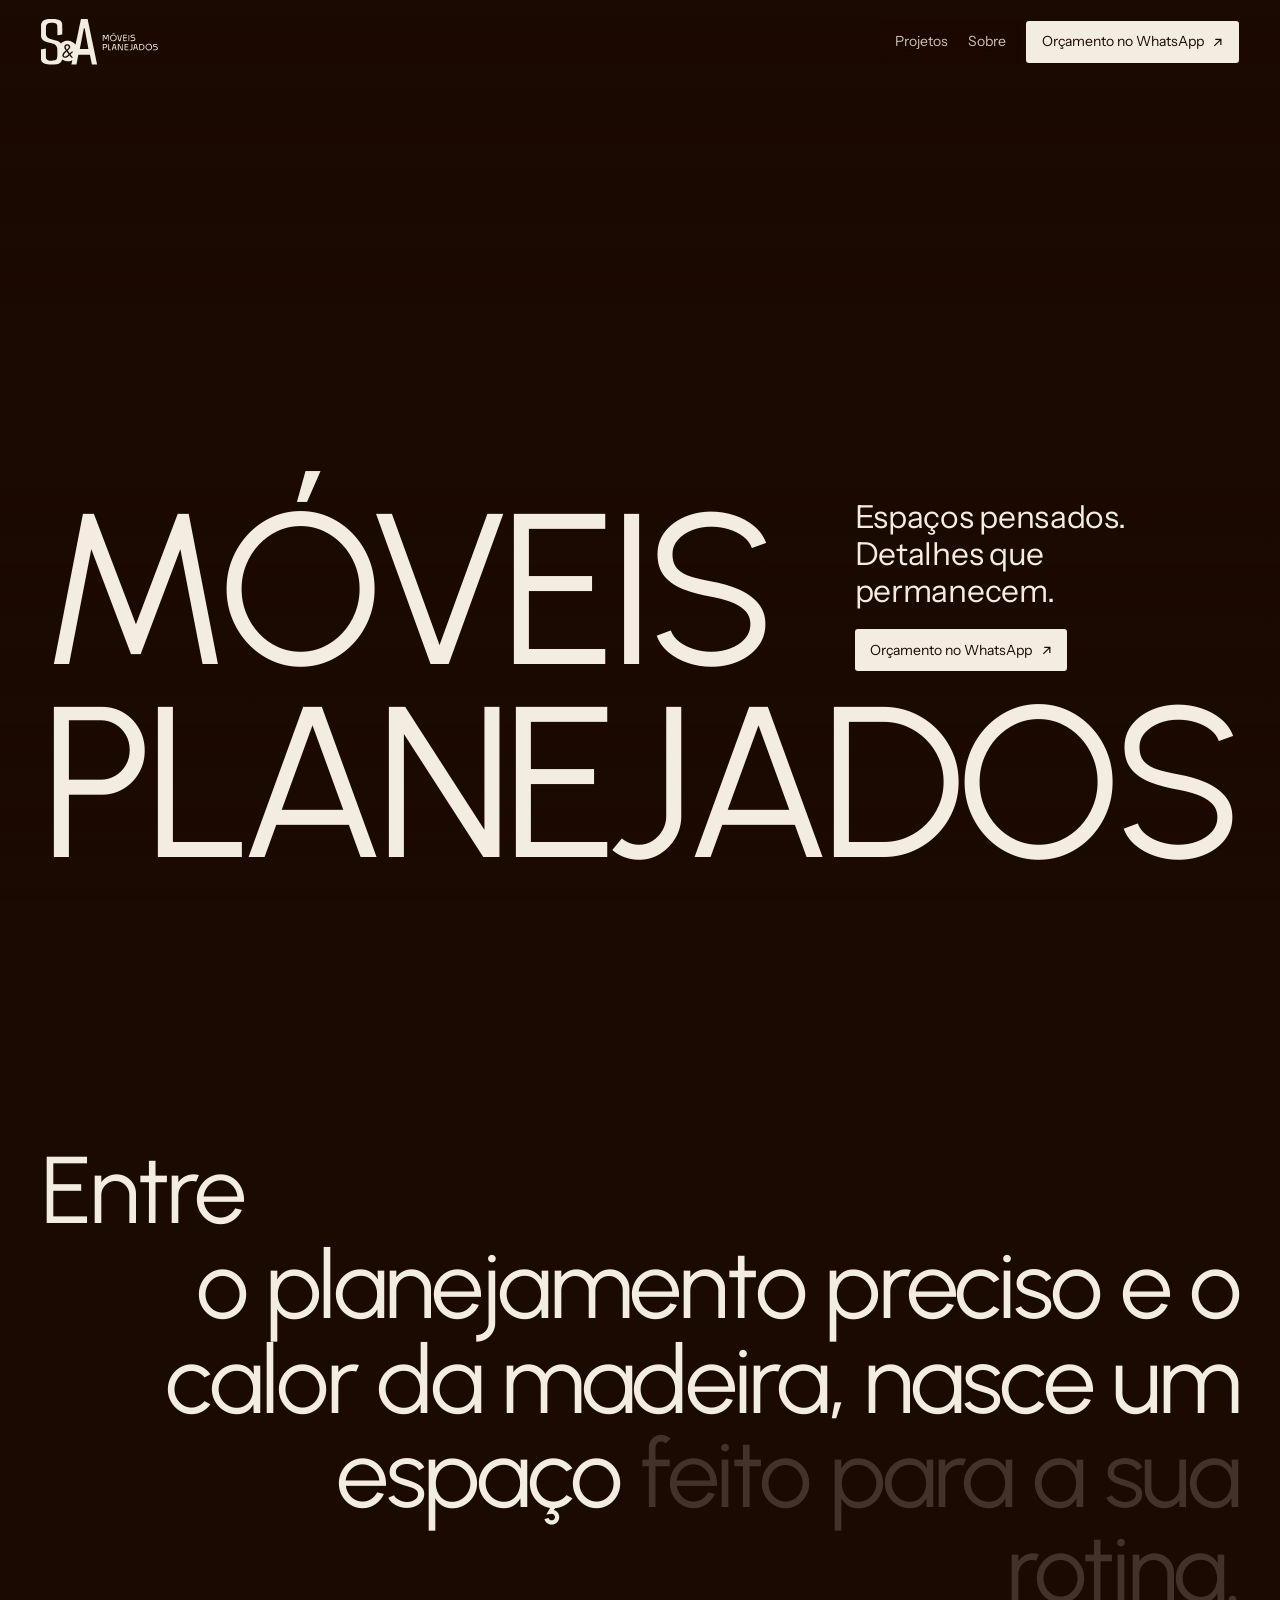
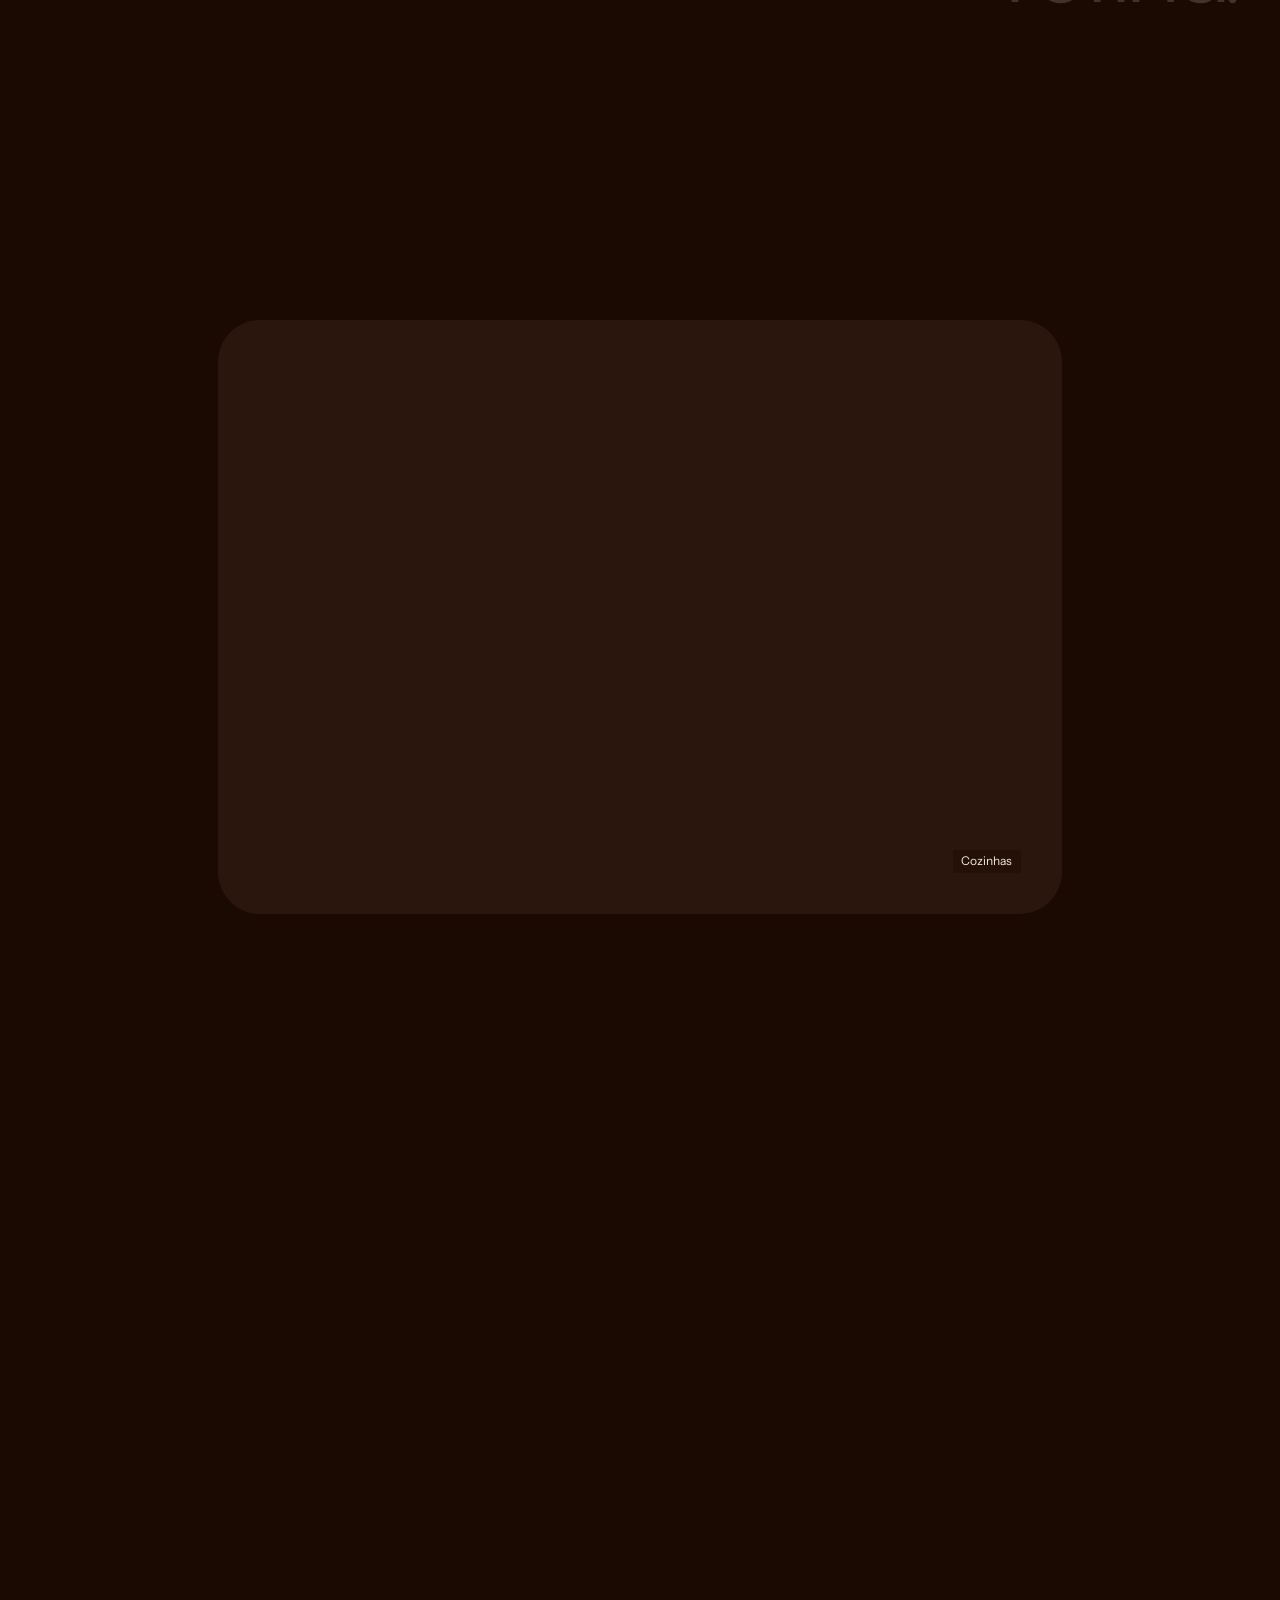
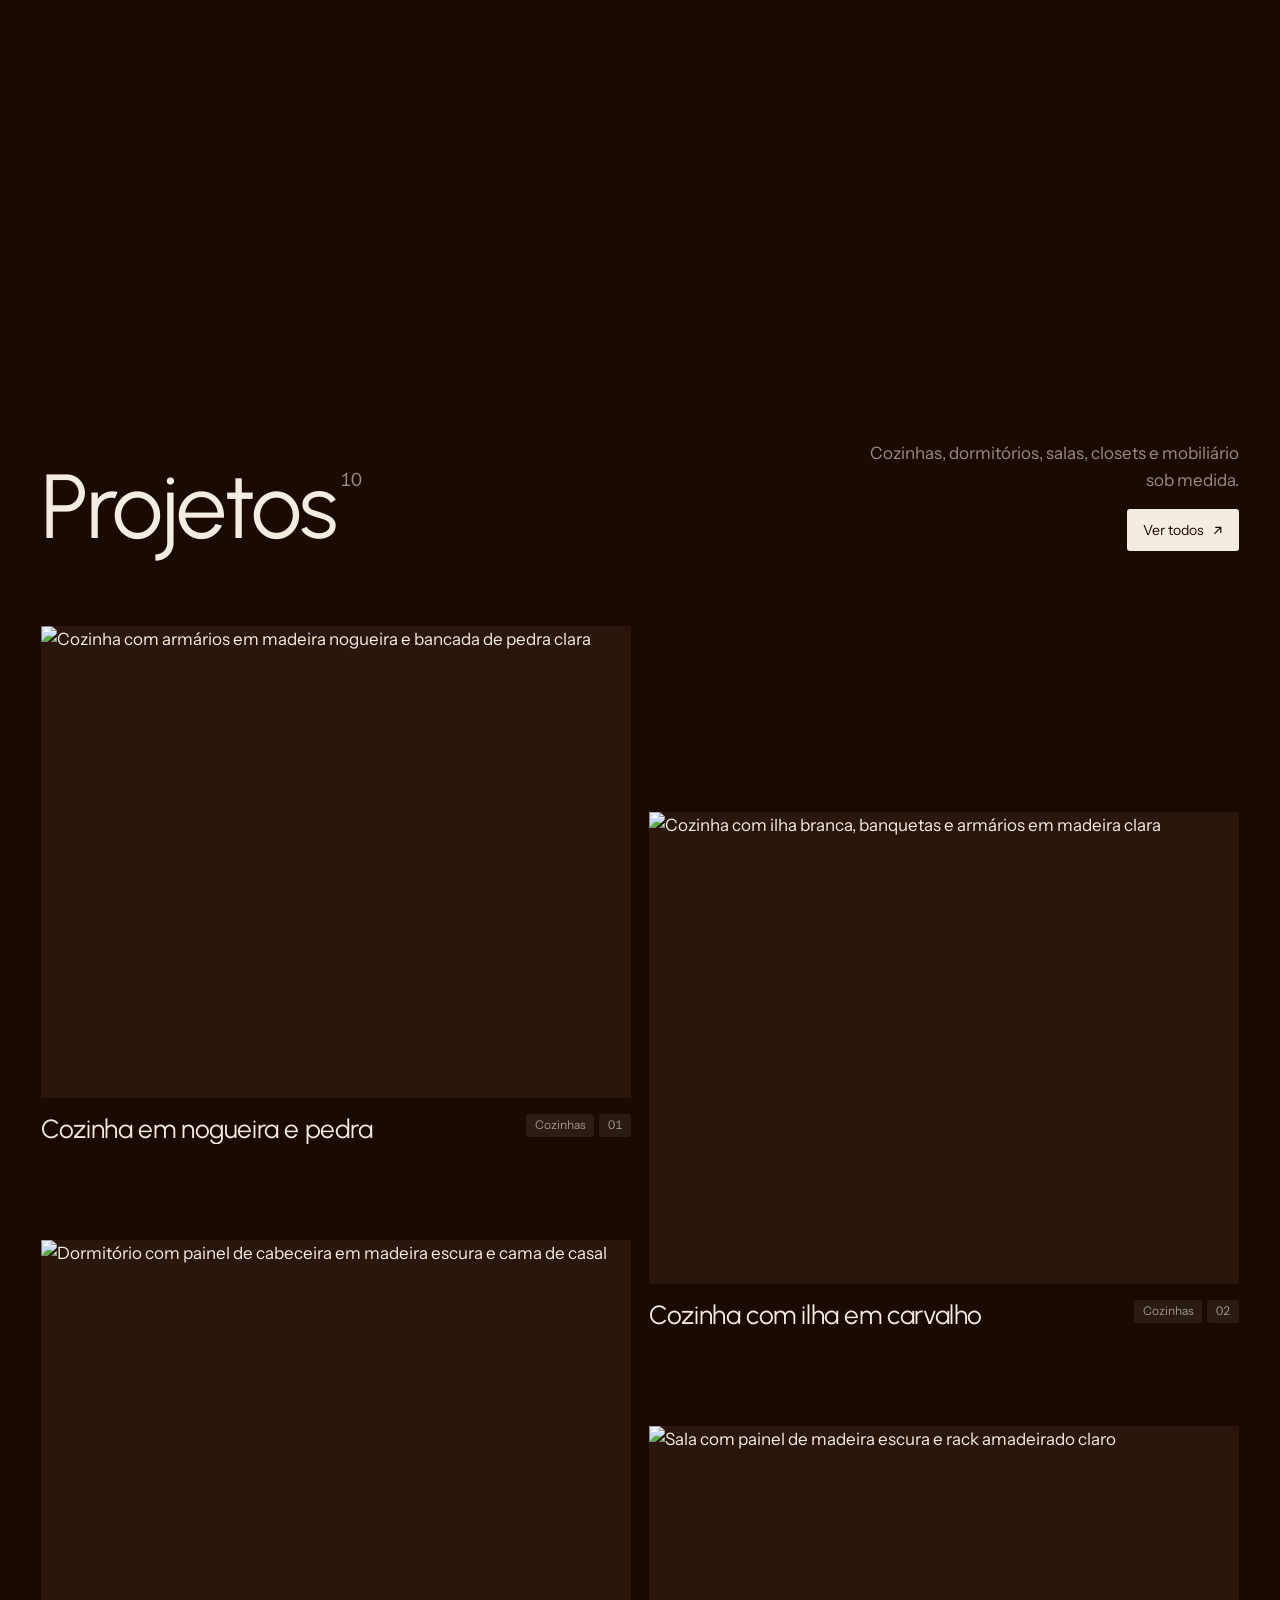
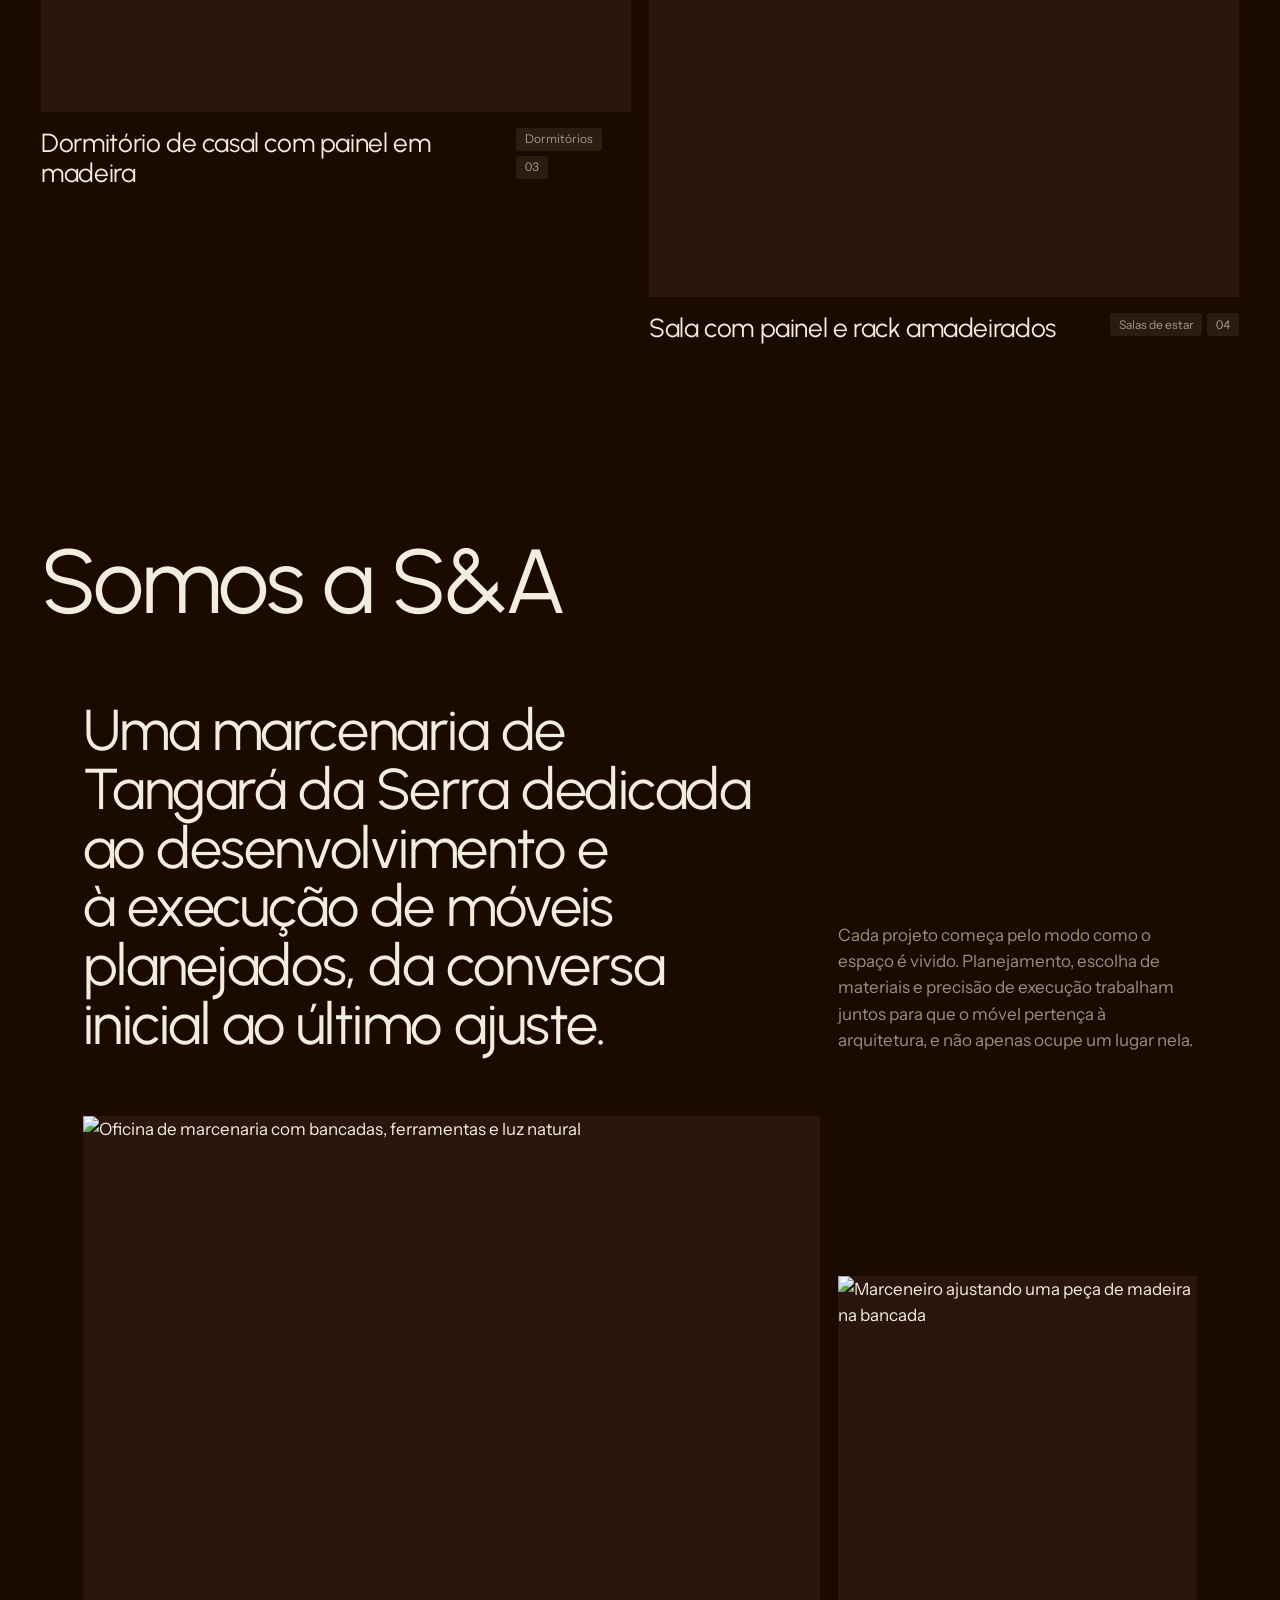
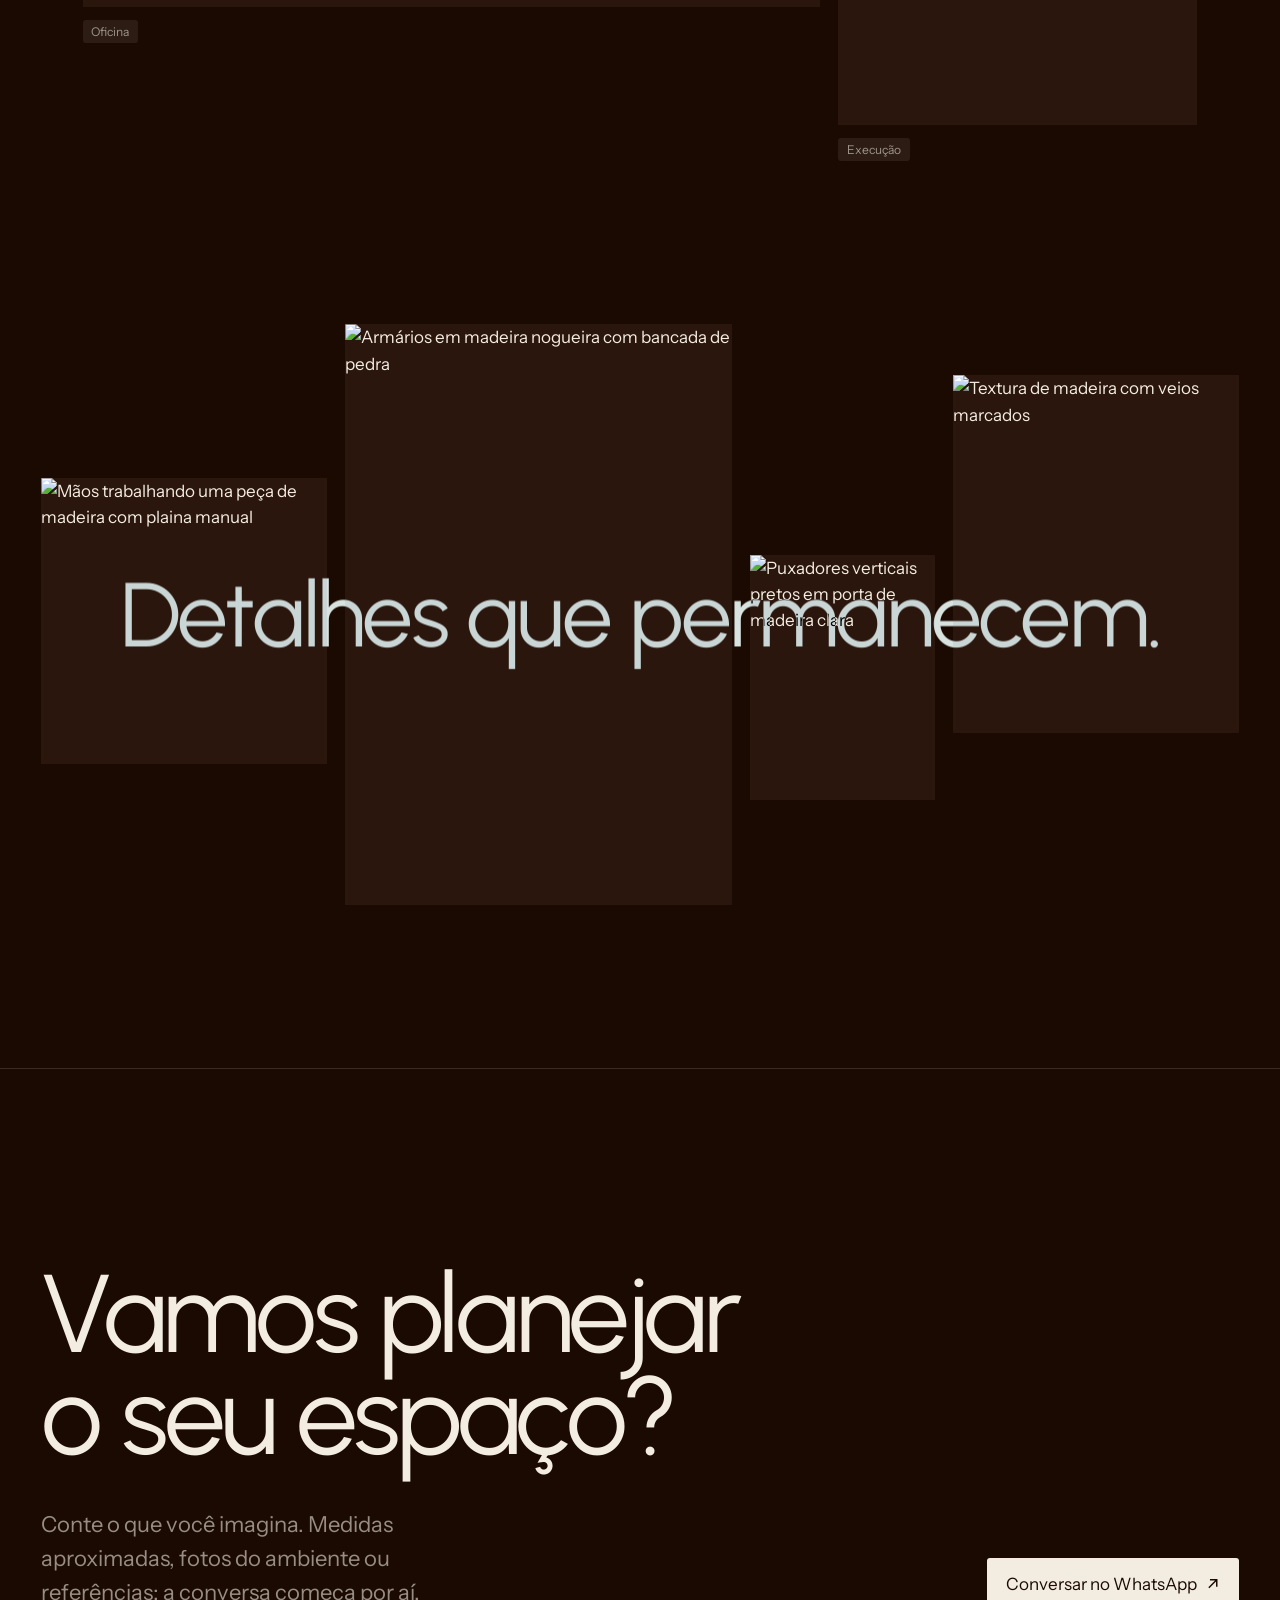
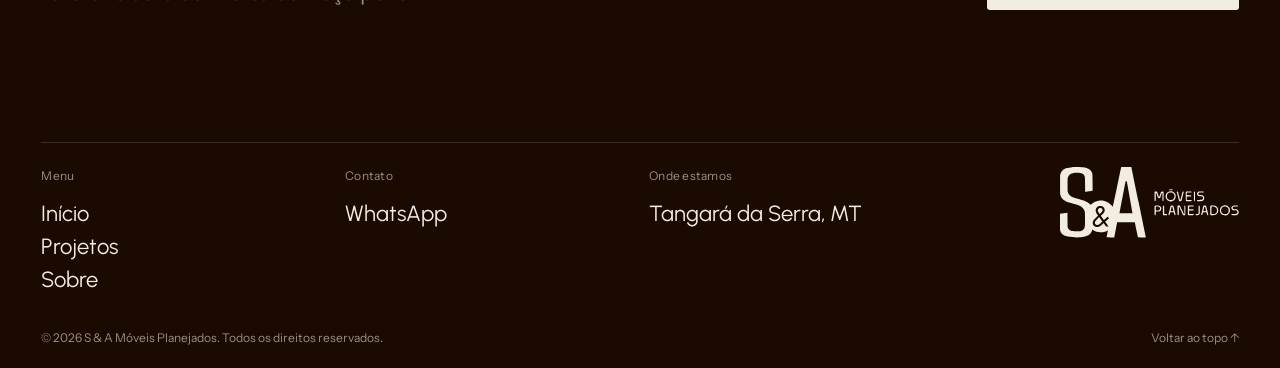
==== commit b6b071c1: "Atualiza site" ====
--- a/index.html
+++ b/index.html
@@ -52,8 +52,8 @@
       <img class="brand__dark" src="assets/logos/logo-sa-horizontal.svg" alt="" width="117" height="46" aria-hidden="true">
     </a>
     <div class="header-right">
-      <nav class="nav" aria-label="Navegação principal"><ul class="nav__list"><li><a class="nav__link" href="pages/projetos.html"><span class="roll"><span data-text="Projetos">Projetos</span></span></a></li><li><a class="nav__link" href="pages/sobre.html"><span class="roll"><span data-text="Sobre">Sobre</span></span></a></li><li><a class="nav__link" href="pages/materiais.html"><span class="roll"><span data-text="Marcas">Marcas</span></span></a></li><li><a class="nav__link" href="pages/contato.html"><span class="roll"><span data-text="Contato">Contato</span></span></a></li></ul></nav>
-      <a class="btn header-cta" href="pages/contato.html#formulario">Orçamento <svg class="arrow" viewBox="0 0 12 12" aria-hidden="true" focusable="false"><path d="M2.5 9.5l7-7M3.5 2.5h6v6" fill="none" stroke="currentColor" stroke-width="1.3"/></svg></a>
+      <nav class="nav" aria-label="Navegação principal"><ul class="nav__list"><li><a class="nav__link" href="pages/projetos.html"><span class="roll"><span data-text="Projetos">Projetos</span></span></a></li><li><a class="nav__link" href="pages/sobre.html"><span class="roll"><span data-text="Sobre">Sobre</span></span></a></li></ul></nav>
+      <a class="btn header-cta" href="#" data-whatsapp>Orçamento no WhatsApp <svg class="arrow" viewBox="0 0 12 12" aria-hidden="true" focusable="false"><path d="M2.5 9.5l7-7M3.5 2.5h6v6" fill="none" stroke="currentColor" stroke-width="1.3"/></svg></a>
       <button class="menu-toggle" type="button" aria-expanded="false" aria-controls="mobile-menu" data-menu-toggle>
         <span data-menu-label>Menu</span><span class="menu-toggle__bars" aria-hidden="true"></span>
       </button>
@@ -62,10 +62,9 @@
 </header>
 
 <div class="mobile-menu" id="mobile-menu" inert>
-  <nav aria-label="Menu"><ul class="mobile-menu__list"><li><a href="index.html" aria-current="page">Início<span class="pill pill--num">1</span></a></li><li><a href="pages/projetos.html">Projetos<span class="pill pill--num">2</span></a></li><li><a href="pages/sobre.html">Sobre<span class="pill pill--num">3</span></a></li><li><a href="pages/materiais.html">Marcas<span class="pill pill--num">4</span></a></li><li><a href="pages/contato.html">Contato<span class="pill pill--num">5</span></a></li></ul></nav>
+  <nav aria-label="Menu"><ul class="mobile-menu__list"><li><a href="index.html" aria-current="page">Início<span class="pill pill--num">1</span></a></li><li><a href="pages/projetos.html">Projetos<span class="pill pill--num">2</span></a></li><li><a href="pages/sobre.html">Sobre<span class="pill pill--num">3</span></a></li></ul></nav>
   <div class="mobile-menu__foot">
-    <a class="btn" href="pages/contato.html#formulario">Solicitar orçamento <svg class="arrow" viewBox="0 0 12 12" aria-hidden="true" focusable="false"><path d="M2.5 9.5l7-7M3.5 2.5h6v6" fill="none" stroke="currentColor" stroke-width="1.3"/></svg></a>
-    <a href="pages/contato.html" data-whatsapp>WhatsApp</a>
+    <a class="btn" href="#" data-whatsapp>Orçamento no WhatsApp <svg class="arrow" viewBox="0 0 12 12" aria-hidden="true" focusable="false"><path d="M2.5 9.5l7-7M3.5 2.5h6v6" fill="none" stroke="currentColor" stroke-width="1.3"/></svg></a>
     <a href="#" data-site="instagram" data-site-block="instagram">Instagram</a>
   </div>
 </div>
@@ -91,7 +90,7 @@
         <p class="hero__word hero__word--top" aria-hidden="true">Móveis</p>
         <div class="hero__intro">
           <p>Espaços pensados.<br>Detalhes que permanecem.</p>
-          <a class="btn" href="pages/contato.html#formulario">Solicitar orçamento <svg class="arrow" viewBox="0 0 12 12" aria-hidden="true" focusable="false"><path d="M2.5 9.5l7-7M3.5 2.5h6v6" fill="none" stroke="currentColor" stroke-width="1.3"/></svg></a>
+          <a class="btn" href="#" data-whatsapp>Orçamento no WhatsApp <svg class="arrow" viewBox="0 0 12 12" aria-hidden="true" focusable="false"><path d="M2.5 9.5l7-7M3.5 2.5h6v6" fill="none" stroke="currentColor" stroke-width="1.3"/></svg></a>
         </div>
       </div>
       <p class="hero__word hero__word--bottom" aria-hidden="true">Planejados</p>
@@ -136,18 +135,26 @@
 
   <!-- ESTÚDIO -->
   <section class="section" data-theme="dark" aria-labelledby="studio-title" style="padding-top:0">
-    <div class="container intro">
-      <h2 class="intro__title t-3xl" id="studio-title" data-reveal="up">Somos a S &amp; A</h2>
-      <div class="intro__text">
-        <p class="t-lg" data-reveal="up">Uma marcenaria de Tangará da Serra dedicada ao desenvolvimento e à execução de móveis planejados, da conversa inicial ao último ajuste.</p>
-        <div class="prose" data-reveal="up" style="--d:100ms">
-          <p>Cada projeto começa pelo modo como o espaço é vivido. Planejamento, escolha de materiais e precisão de execução trabalham juntos para que o móvel pertença à arquitetura, e não apenas ocupe um lugar nela.</p>
-        </div>
-        <a class="btn" href="pages/sobre.html" data-reveal="up" style="--d:160ms">Conheça a S &amp; A <svg class="arrow" viewBox="0 0 12 12" aria-hidden="true" focusable="false"><path d="M2.5 9.5l7-7M3.5 2.5h6v6" fill="none" stroke="currentColor" stroke-width="1.3"/></svg></a>
-      </div>
-      <div class="intro__media">
-        <div class="media" data-reveal="media" data-provisorio="imagem"><img src="https://images.unsplash.com/photo-1597960194599-22929afc25b1?auto=format&amp;fit=crop&amp;q=78&amp;w=1600&amp;h=2000" srcset="https://images.unsplash.com/photo-1597960194599-22929afc25b1?auto=format&amp;fit=crop&amp;q=78&amp;w=480&amp;h=600 480w, https://images.unsplash.com/photo-1597960194599-22929afc25b1?auto=format&amp;fit=crop&amp;q=78&amp;w=800&amp;h=1000 800w, https://images.unsplash.com/photo-1597960194599-22929afc25b1?auto=format&amp;fit=crop&amp;q=78&amp;w=1200&amp;h=1500 1200w, https://images.unsplash.com/photo-1597960194599-22929afc25b1?auto=format&amp;fit=crop&amp;q=78&amp;w=1600&amp;h=2000 1600w, https://images.unsplash.com/photo-1597960194599-22929afc25b1?auto=format&amp;fit=crop&amp;q=78&amp;w=2200&amp;h=2750 2200w, https://images.unsplash.com/photo-1597960194599-22929afc25b1?auto=format&amp;fit=crop&amp;q=78&amp;w=2800&amp;h=3500 2800w" sizes="(max-width: 960px) 90vw, 50vw" alt="Oficina de marcenaria com bancadas, ferramentas e luz natural" loading="lazy" decoding="async"></div>
-      </div>
+    <div class="container">
+      <div class="section-top">
+        <h2 class="t-2xl" id="studio-title" data-reveal="up">Somos a S&amp;A</h2>
+        <div class="section-top__aside" data-reveal="up">
+         
+      </div>
+    </div>
+    <div class="container studio">
+      <p class="studio__lead t-xl" data-reveal="up">Uma marcenaria de Tangará da Serra dedicada ao desenvolvimento e à execução de móveis planejados, da conversa inicial ao último ajuste.</p>
+      <div class="studio__text prose" data-reveal="up" style="--d:120ms">
+        <p>Cada projeto começa pelo modo como o espaço é vivido. Planejamento, escolha de materiais e precisão de execução trabalham juntos para que o móvel pertença à arquitetura, e não apenas ocupe um lugar nela.</p>
+      </div>
+      <figure class="studio__img studio__img--a">
+        <div class="media" data-reveal="media" data-provisorio="imagem"><img src="https://images.unsplash.com/photo-1597960194599-22929afc25b1?auto=format&amp;fit=crop&amp;q=78&amp;w=1600&amp;h=1067" srcset="https://images.unsplash.com/photo-1597960194599-22929afc25b1?auto=format&amp;fit=crop&amp;q=78&amp;w=480&amp;h=320 480w, https://images.unsplash.com/photo-1597960194599-22929afc25b1?auto=format&amp;fit=crop&amp;q=78&amp;w=800&amp;h=533 800w, https://images.unsplash.com/photo-1597960194599-22929afc25b1?auto=format&amp;fit=crop&amp;q=78&amp;w=1200&amp;h=800 1200w, https://images.unsplash.com/photo-1597960194599-22929afc25b1?auto=format&amp;fit=crop&amp;q=78&amp;w=1600&amp;h=1067 1600w, https://images.unsplash.com/photo-1597960194599-22929afc25b1?auto=format&amp;fit=crop&amp;q=78&amp;w=2200&amp;h=1467 2200w, https://images.unsplash.com/photo-1597960194599-22929afc25b1?auto=format&amp;fit=crop&amp;q=78&amp;w=2800&amp;h=1867 2800w" sizes="(max-width: 640px) 100vw, 60vw" alt="Oficina de marcenaria com bancadas, ferramentas e luz natural" loading="lazy" decoding="async"></div>
+        <figcaption class="pills"><span class="pill">Oficina</span></figcaption>
+      </figure>
+      <figure class="studio__img studio__img--b">
+        <div class="media" data-reveal="media" data-provisorio="imagem"><img src="https://images.unsplash.com/photo-1679797850019-3d0d8659a695?auto=format&amp;fit=crop&amp;q=78&amp;w=1600&amp;h=2000" srcset="https://images.unsplash.com/photo-1679797850019-3d0d8659a695?auto=format&amp;fit=crop&amp;q=78&amp;w=480&amp;h=600 480w, https://images.unsplash.com/photo-1679797850019-3d0d8659a695?auto=format&amp;fit=crop&amp;q=78&amp;w=800&amp;h=1000 800w, https://images.unsplash.com/photo-1679797850019-3d0d8659a695?auto=format&amp;fit=crop&amp;q=78&amp;w=1200&amp;h=1500 1200w, https://images.unsplash.com/photo-1679797850019-3d0d8659a695?auto=format&amp;fit=crop&amp;q=78&amp;w=1600&amp;h=2000 1600w, https://images.unsplash.com/photo-1679797850019-3d0d8659a695?auto=format&amp;fit=crop&amp;q=78&amp;w=2200&amp;h=2750 2200w, https://images.unsplash.com/photo-1679797850019-3d0d8659a695?auto=format&amp;fit=crop&amp;q=78&amp;w=2800&amp;h=3500 2800w" sizes="(max-width: 640px) 70vw, 30vw" alt="Marceneiro ajustando uma peça de madeira na bancada" loading="lazy" decoding="async"></div>
+        <figcaption class="pills"><span class="pill">Execução</span></figcaption>
+      </figure>
     </div>
   </section>
 
@@ -163,19 +170,6 @@
       <h2 class="mosaic__title t-2xl" id="details-title">Detalhes que permanecem.</h2>
     </div>
   </section>
-  <!-- MATERIAIS -->
-  <section class="section" data-theme="sand" aria-labelledby="materials-title">
-    <div class="container">
-      <div class="section-top">
-        <h2 class="t-2xl" id="materials-title" data-reveal="up">Marcas com que trabalhamos</h2>
-        <div class="section-top__aside" data-reveal="up">
-          <p class="t-muted">Painéis de MDF de fabricantes reconhecidos, com padrões para cada estilo de ambiente.</p>
-        </div>
-      </div>
-      <div class="brand-cards" data-mdf-brands></div>
-    </div>
-  </section>
-
 </main>
 
 <footer class="site-footer" data-theme="dark" aria-labelledby="footer-title">
@@ -185,20 +179,19 @@
     <div class="footer__row">
       <p class="prose" data-reveal="up" style="--d:100ms">Conte o que você imagina. Medidas aproximadas, fotos do ambiente ou referências: a conversa começa por aí.</p>
       <div class="footer__actions" data-reveal="up" style="--d:180ms">
-        <a class="btn btn--lg" href="pages/contato.html#formulario">Solicitar orçamento <svg class="arrow" viewBox="0 0 12 12" aria-hidden="true" focusable="false"><path d="M2.5 9.5l7-7M3.5 2.5h6v6" fill="none" stroke="currentColor" stroke-width="1.3"/></svg></a>
-        <a class="btn btn--lg btn--ghost" href="pages/contato.html" data-whatsapp>Conversar no WhatsApp <svg class="arrow" viewBox="0 0 12 12" aria-hidden="true" focusable="false"><path d="M2.5 9.5l7-7M3.5 2.5h6v6" fill="none" stroke="currentColor" stroke-width="1.3"/></svg></a>
+        <a class="btn btn--lg" href="#" data-whatsapp>Conversar no WhatsApp <svg class="arrow" viewBox="0 0 12 12" aria-hidden="true" focusable="false"><path d="M2.5 9.5l7-7M3.5 2.5h6v6" fill="none" stroke="currentColor" stroke-width="1.3"/></svg></a>
       </div>
     </div>
     </div>
     <div class="footer__cols">
       <div class="footer__col">
         <span class="eyebrow">Menu</span>
-        <ul class="footer__links" role="list"><li><a href="index.html"><span class="roll"><span data-text="Início">Início</span></span></a></li><li><a href="pages/projetos.html"><span class="roll"><span data-text="Projetos">Projetos</span></span></a></li><li><a href="pages/sobre.html"><span class="roll"><span data-text="Sobre">Sobre</span></span></a></li><li><a href="pages/materiais.html"><span class="roll"><span data-text="Marcas">Marcas</span></span></a></li><li><a href="pages/contato.html"><span class="roll"><span data-text="Contato">Contato</span></span></a></li></ul>
+        <ul class="footer__links" role="list"><li><a href="index.html"><span class="roll"><span data-text="Início">Início</span></span></a></li><li><a href="pages/projetos.html"><span class="roll"><span data-text="Projetos">Projetos</span></span></a></li><li><a href="pages/sobre.html"><span class="roll"><span data-text="Sobre">Sobre</span></span></a></li></ul>
       </div>
       <div class="footer__col">
         <span class="eyebrow">Contato</span>
         <ul class="footer__links" role="list">
-          <li><a href="pages/contato.html" data-whatsapp><span class="roll"><span data-text="WhatsApp">WhatsApp</span></span></a></li>
+          <li><a href="#" data-whatsapp><span class="roll"><span data-text="WhatsApp">WhatsApp</span></span></a></li>
           <li data-site-block="instagram"><a href="#" data-site="instagram">Instagram</a></li>
           <li data-site-block="email"><a href="#" data-site="email">E-mail</a></li>
           <li data-site-block="telefoneExibicao"><a href="#" data-site="telefoneExibicao"></a></li>
@@ -224,7 +217,6 @@
 
 <script src="js/script.js" defer></script>
 <script src="js/projects.js" defer></script>
-<script src="js/materials.js" defer></script>
 <script src="js/render.js" defer></script>
 </body>
 </html>
--- a/css/style.css
+++ b/css/style.css
@@ -505,6 +505,22 @@
 .media { position: relative; overflow: hidden; background: var(--media-bg); }
 .media img { width: 100%; height: 100%; object-fit: cover; }
 
+/* Seção "Somos a S&A" (home) */
+.studio {
+  display: grid;
+  grid-template-columns: repeat(12, minmax(0, 1fr));
+  column-gap: var(--gutter);
+  row-gap: clamp(2.5rem, 1.5rem + 3vw, 5rem);
+  align-items: start;
+}
+.studio__lead { grid-column: 1 / span 8; color: var(--fg); }
+.studio__text { grid-column: 9 / -1; align-self: end; }
+.studio__img figcaption { padding-top: .8rem; }
+.studio__img--a { grid-column: 1 / span 8; }
+.studio__img--a .media { aspect-ratio: 3 / 2; }
+.studio__img--b { grid-column: 9 / -1; margin-top: clamp(4rem, 2rem + 10vw, 14rem); }
+.studio__img--b .media { aspect-ratio: 4 / 5; }
+
 /* ==========================================================================
    14. MOSAICO DE DETALHES
    ========================================================================== */
@@ -650,27 +666,29 @@
 }
 .footer__base a:hover { color: var(--fg); }
 
-/* Marcas com que trabalhamos */
-.brand-cards { display: grid; grid-template-columns: repeat(2, minmax(0, 1fr)); gap: var(--gutter); }
-.brand-card {
-  display: flex; flex-direction: column;
-  min-height: clamp(26rem, 18rem + 16vw, 38rem);
-  padding: clamp(1.5rem, 1rem + 1.5vw, 2.75rem);
-  background: var(--pill-bg);
-}
-.brand-card:nth-child(even) { margin-top: clamp(2rem, 1rem + 4vw, 6rem); }
-[data-theme="sand"] .brand-card { background: var(--c-linho); }
-[data-theme="sand"] .brand-card:nth-child(even) { background: var(--c-ebano); color: var(--c-linho); --fg-muted: rgba(243,236,225,.6); --line: rgba(243,236,225,.16); --pill-bg: rgba(243,236,225,.1); }
-.brand-card__top { display: flex; justify-content: space-between; gap: 1rem; }
-.brand-card__name {
-  margin-top: clamp(2.5rem, 1.5rem + 4vw, 6rem);
-  font-family: var(--font-display); font-weight: 400;
-  font-size: clamp(3rem, 1rem + 5.6vw, 7.5rem);
-  line-height: .9; letter-spacing: -.04em;
-}
-.brand-card__list { margin-top: auto; padding-top: 2.5rem; display: grid; gap: .9rem; }
-.brand-card__list ul { list-style: none; padding: 0; margin: 0; display: grid; grid-template-columns: repeat(2, minmax(0, 1fr)); column-gap: var(--gutter); border-top: 1px solid var(--line); }
-.brand-card__list li { font-family: var(--font-display); font-size: var(--fs-md); line-height: 1.25; padding: .6rem 0; border-bottom: 1px solid var(--line); }
+/* Marcas com que trabalhamos — mesma linguagem tipográfica do hero */
+.brand-lines { display: grid; }
+.brand-line {
+  display: grid;
+  gap: clamp(.75rem, .5rem + .8vw, 1.25rem);
+  padding-block: clamp(2rem, 1rem + 3vw, 4rem);
+  border-top: 1px solid var(--line);
+}
+.brand-line:last-child { border-bottom: 1px solid var(--line); }
+.brand-line__meta { display: flex; gap: .3rem; }
+.brand-line__name {
+  font-family: var(--font-display);
+  font-weight: 400;
+  font-size: clamp(3.5rem, .5rem + 13vw, 15rem);
+  line-height: .8;
+  letter-spacing: -.045em;
+  text-transform: uppercase;
+  white-space: nowrap;
+}
+.brand-line__patterns { list-style: none; margin: 0; padding: 0; max-width: 46rem; }
+.brand-line__patterns .pill { font-size: var(--fs-sm); padding: .4rem .7rem .38rem; color: var(--fg); }
+.brand-line:nth-child(even) { justify-items: end; text-align: right; }
+.brand-line:nth-child(even) .brand-line__patterns { justify-content: flex-end; }
 
 /* ==========================================================================
    19. PÁGINAS INTERNAS
@@ -908,6 +926,10 @@
 
 
   .project-body__lead, .project-body__text { grid-column: 1 / -1; }
+  .studio__lead { grid-column: 1 / -1; }
+  .studio__text { grid-column: 1 / span 9; }
+  .studio__img--a { grid-column: 1 / span 8; }
+  .studio__img--b { grid-column: 9 / -1; margin-top: 30%; }
   .project-body__text { margin-top: 2rem; }
 
   .process { grid-template-columns: repeat(2, minmax(0, 1fr)); }
@@ -940,9 +962,11 @@
   .card__media { aspect-ratio: 4 / 5; }
 
   .pcards { grid-template-columns: 1fr; }
-  .brand-cards { grid-template-columns: 1fr; }
-  .brand-card:nth-child(even) { margin-top: 0; }
-  .brand-card { min-height: 22rem; }
+  .studio__text { grid-column: 1 / -1; }
+  .studio__img--a { grid-column: 1 / -1; }
+  .studio__img--b { grid-column: 4 / -1; margin-top: 0; }
+  .brand-line__name { font-size: clamp(2.6rem, 15vw, 5rem); white-space: normal; }
+  .brand-line__patterns .pill { font-size: var(--fs-xs); }
   .pcard:nth-child(n) { margin-top: 0; min-height: 22rem; }
 
 
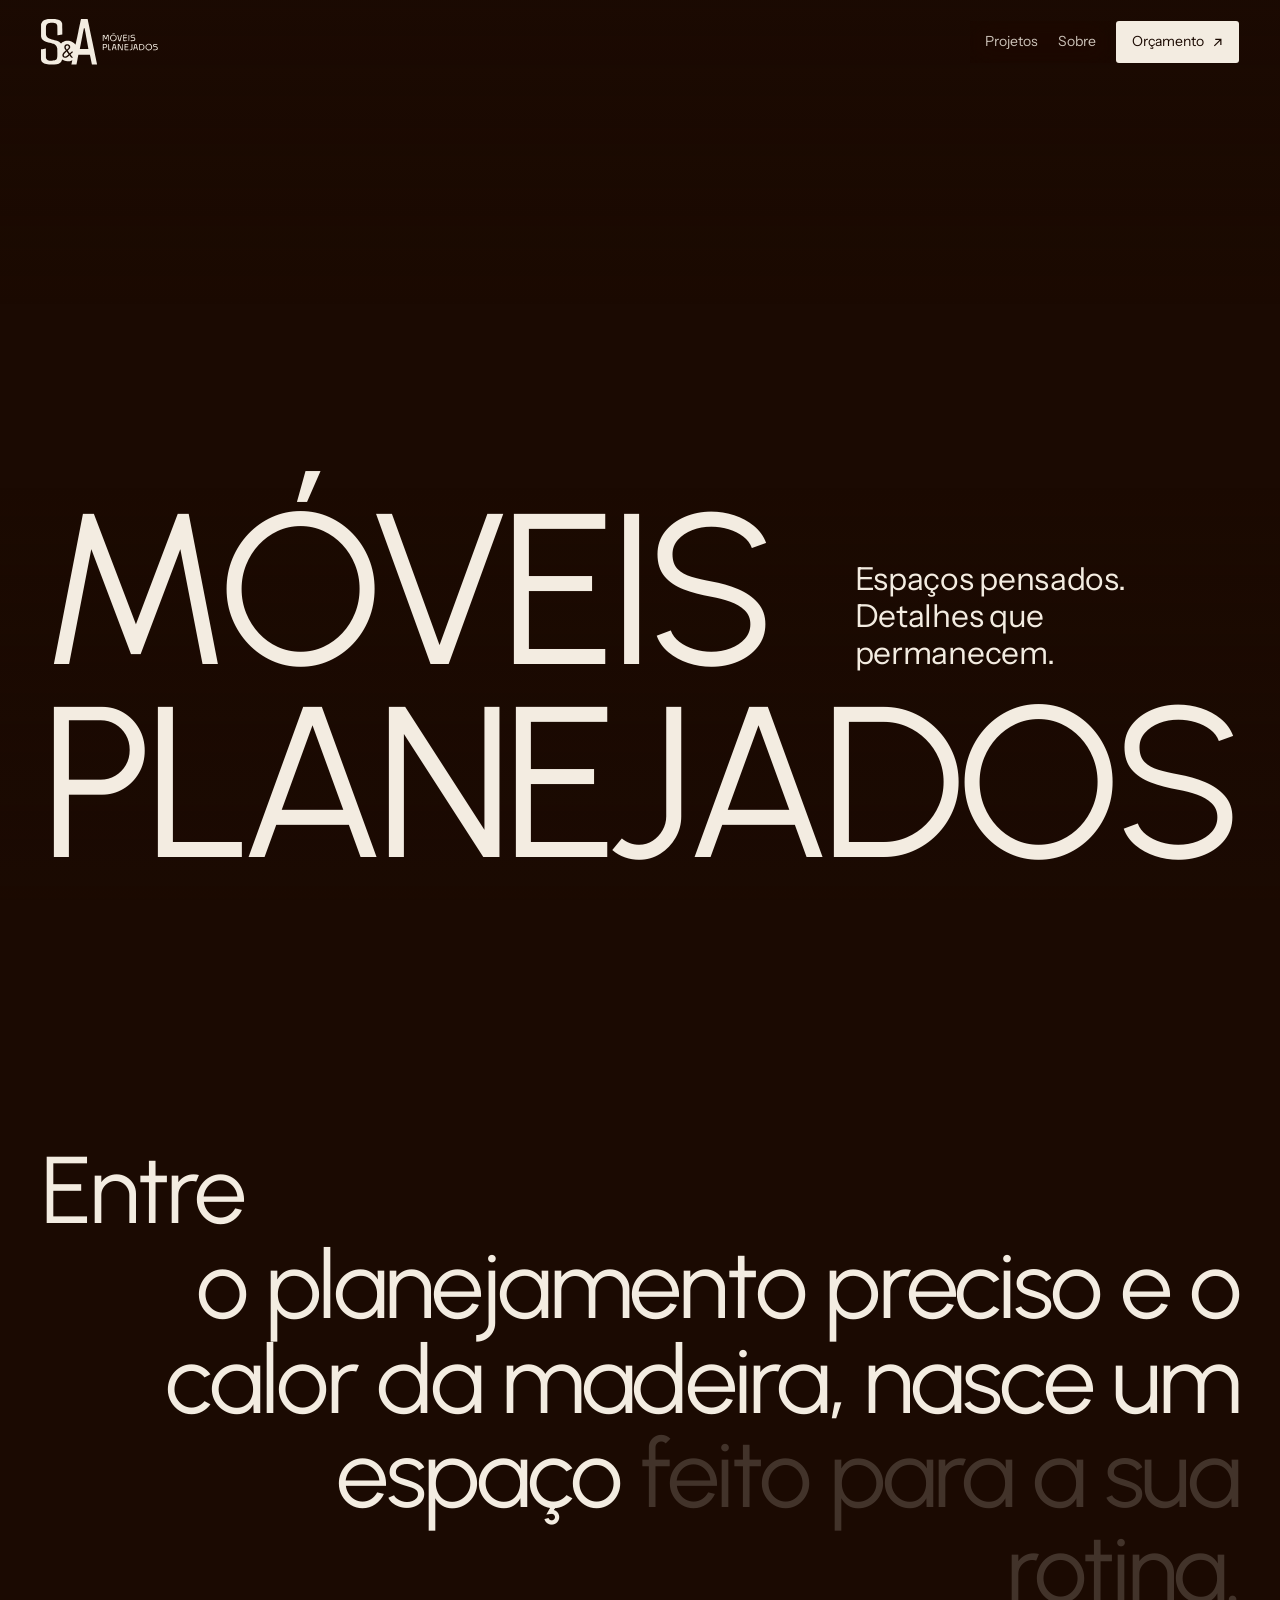
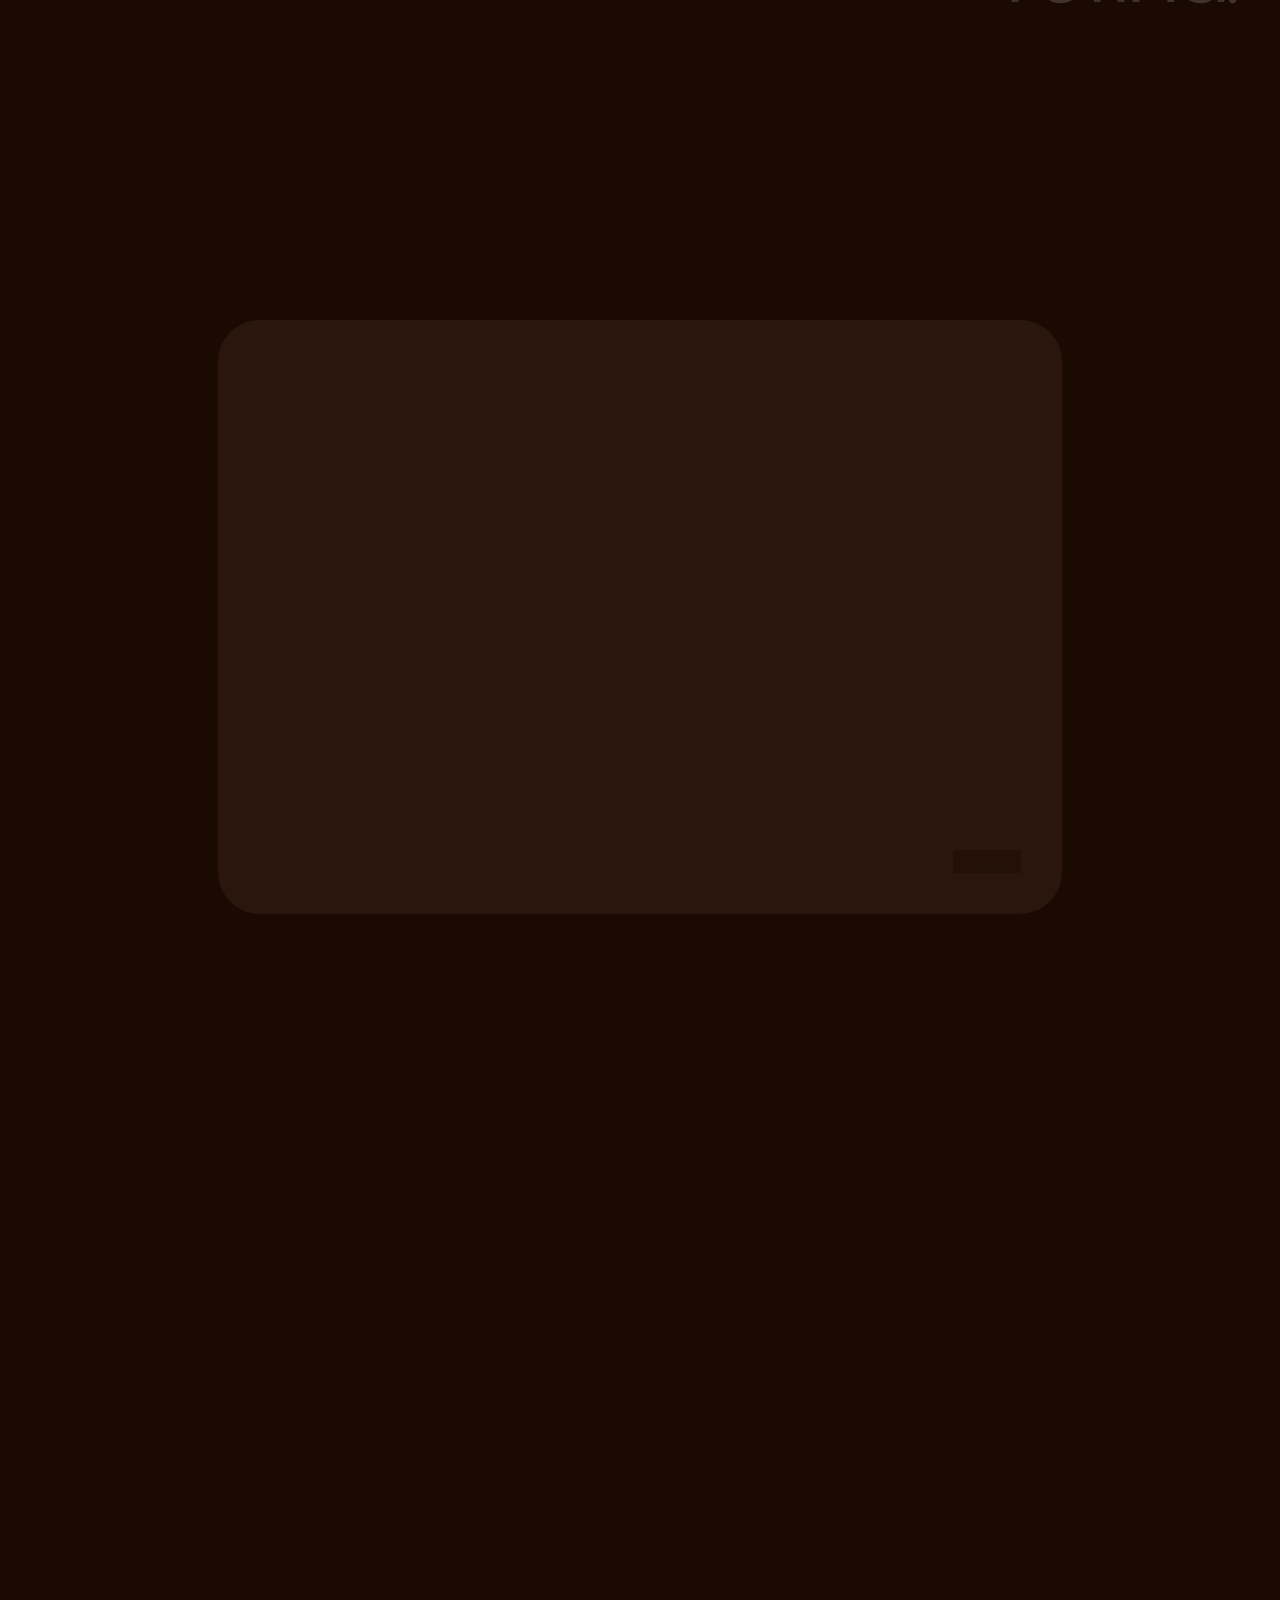
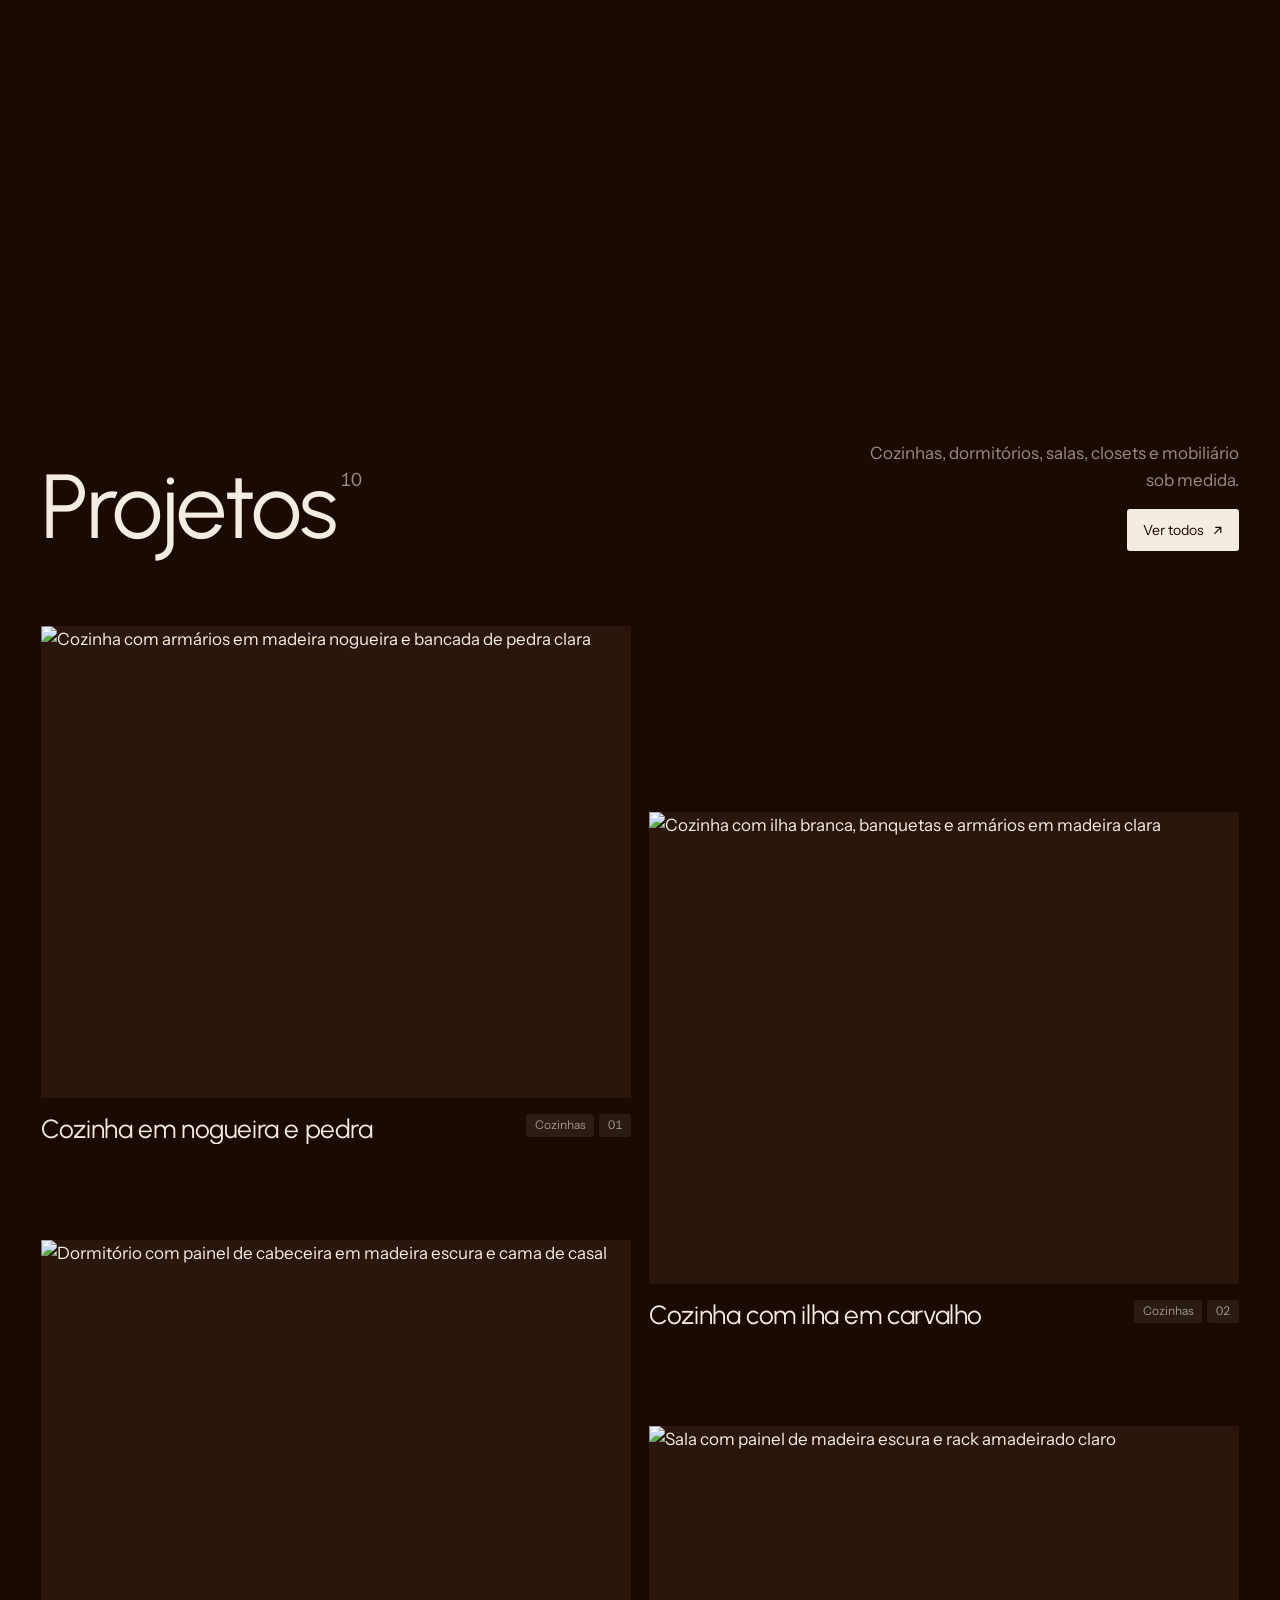
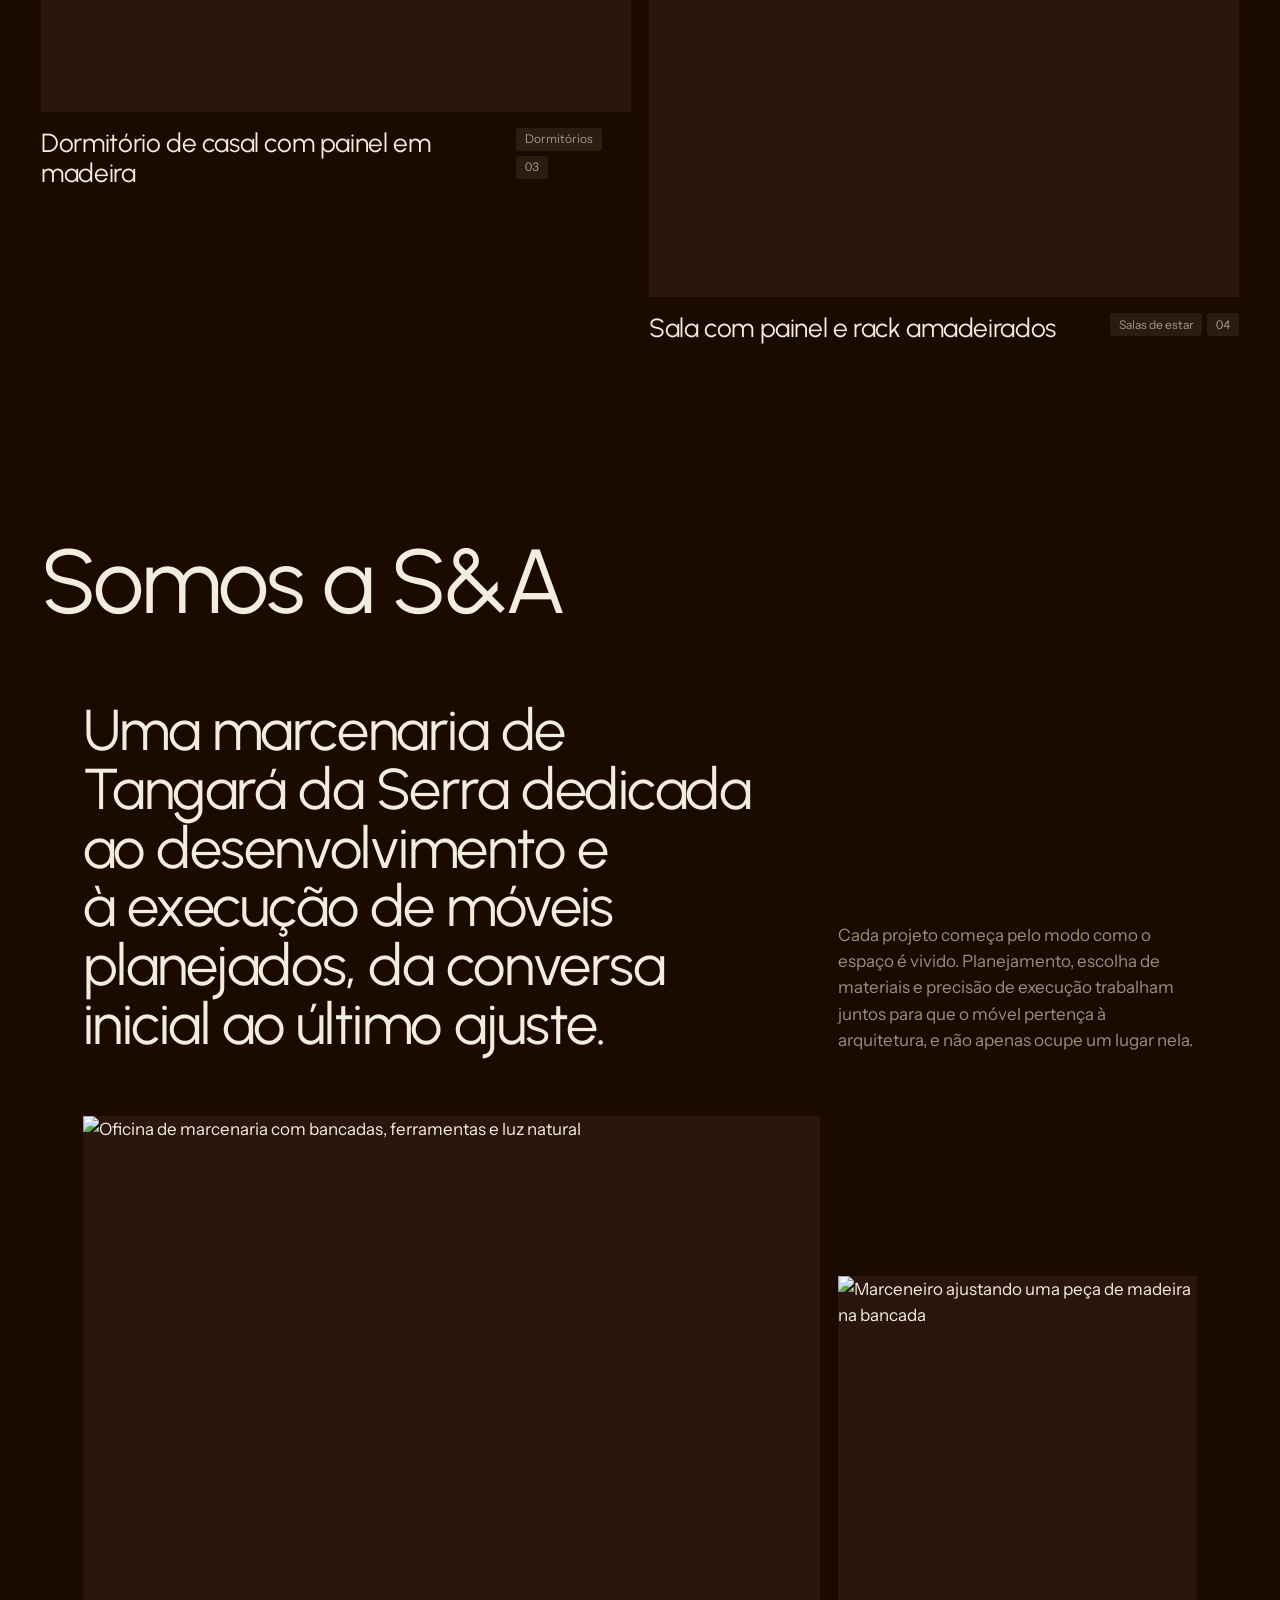
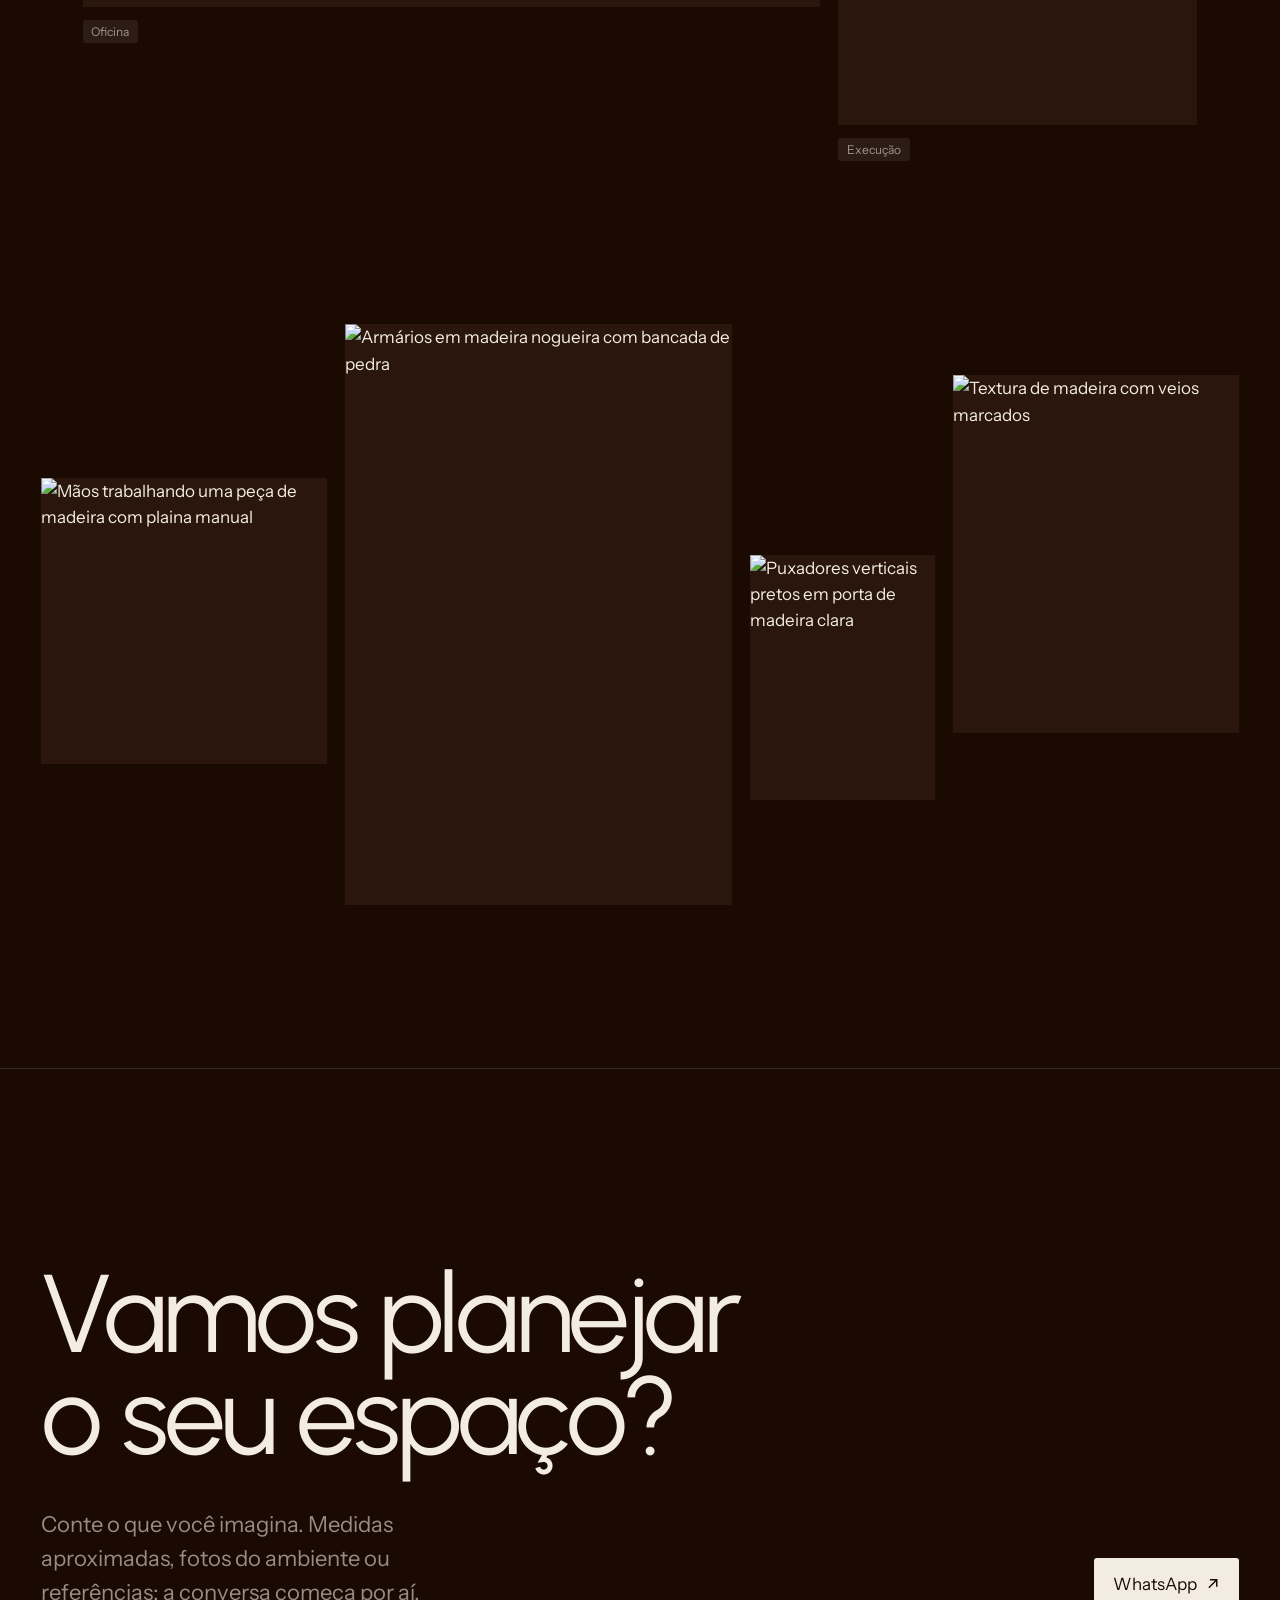
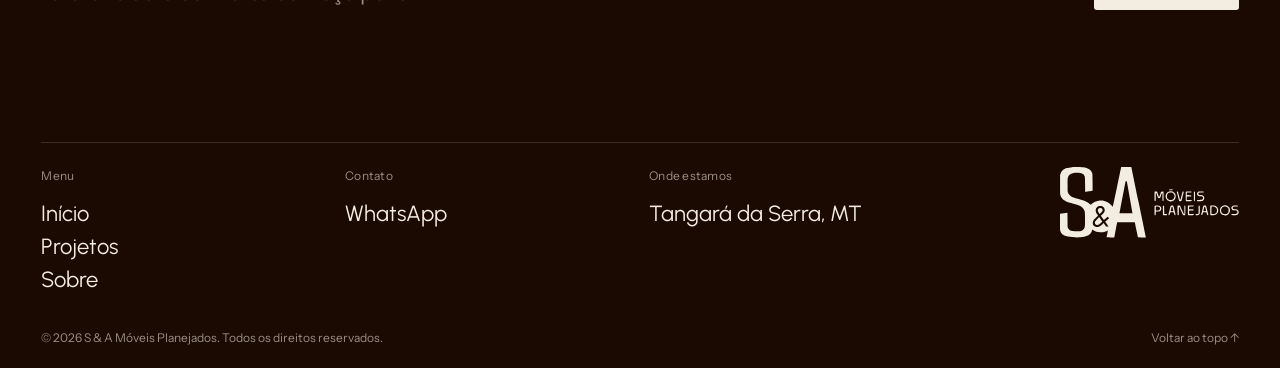
==== commit c857a5ff: "Descrição da alteração" ====
--- a/index.html
+++ b/index.html
@@ -53,7 +53,7 @@
     </a>
     <div class="header-right">
       <nav class="nav" aria-label="Navegação principal"><ul class="nav__list"><li><a class="nav__link" href="pages/projetos.html"><span class="roll"><span data-text="Projetos">Projetos</span></span></a></li><li><a class="nav__link" href="pages/sobre.html"><span class="roll"><span data-text="Sobre">Sobre</span></span></a></li></ul></nav>
-      <a class="btn header-cta" href="#" data-whatsapp>Orçamento no WhatsApp <svg class="arrow" viewBox="0 0 12 12" aria-hidden="true" focusable="false"><path d="M2.5 9.5l7-7M3.5 2.5h6v6" fill="none" stroke="currentColor" stroke-width="1.3"/></svg></a>
+      <a class="btn header-cta" href="#" data-whatsapp>Orçamento <svg class="arrow" viewBox="0 0 12 12" aria-hidden="true" focusable="false"><path d="M2.5 9.5l7-7M3.5 2.5h6v6" fill="none" stroke="currentColor" stroke-width="1.3"/></svg></a>
       <button class="menu-toggle" type="button" aria-expanded="false" aria-controls="mobile-menu" data-menu-toggle>
         <span data-menu-label>Menu</span><span class="menu-toggle__bars" aria-hidden="true"></span>
       </button>
@@ -64,7 +64,7 @@
 <div class="mobile-menu" id="mobile-menu" inert>
   <nav aria-label="Menu"><ul class="mobile-menu__list"><li><a href="index.html" aria-current="page">Início<span class="pill pill--num">1</span></a></li><li><a href="pages/projetos.html">Projetos<span class="pill pill--num">2</span></a></li><li><a href="pages/sobre.html">Sobre<span class="pill pill--num">3</span></a></li></ul></nav>
   <div class="mobile-menu__foot">
-    <a class="btn" href="#" data-whatsapp>Orçamento no WhatsApp <svg class="arrow" viewBox="0 0 12 12" aria-hidden="true" focusable="false"><path d="M2.5 9.5l7-7M3.5 2.5h6v6" fill="none" stroke="currentColor" stroke-width="1.3"/></svg></a>
+    <a class="btn" href="#" data-whatsapp>WhatsApp <svg class="arrow" viewBox="0 0 12 12" aria-hidden="true" focusable="false"><path d="M2.5 9.5l7-7M3.5 2.5h6v6" fill="none" stroke="currentColor" stroke-width="1.3"/></svg></a>
     <a href="#" data-site="instagram" data-site-block="instagram">Instagram</a>
   </div>
 </div>
@@ -90,7 +90,6 @@
         <p class="hero__word hero__word--top" aria-hidden="true">Móveis</p>
         <div class="hero__intro">
           <p>Espaços pensados.<br>Detalhes que permanecem.</p>
-          <a class="btn" href="#" data-whatsapp>Orçamento no WhatsApp <svg class="arrow" viewBox="0 0 12 12" aria-hidden="true" focusable="false"><path d="M2.5 9.5l7-7M3.5 2.5h6v6" fill="none" stroke="currentColor" stroke-width="1.3"/></svg></a>
         </div>
       </div>
       <p class="hero__word hero__word--bottom" aria-hidden="true">Planejados</p>
@@ -179,7 +178,7 @@
     <div class="footer__row">
       <p class="prose" data-reveal="up" style="--d:100ms">Conte o que você imagina. Medidas aproximadas, fotos do ambiente ou referências: a conversa começa por aí.</p>
       <div class="footer__actions" data-reveal="up" style="--d:180ms">
-        <a class="btn btn--lg" href="#" data-whatsapp>Conversar no WhatsApp <svg class="arrow" viewBox="0 0 12 12" aria-hidden="true" focusable="false"><path d="M2.5 9.5l7-7M3.5 2.5h6v6" fill="none" stroke="currentColor" stroke-width="1.3"/></svg></a>
+        <a class="btn btn--lg" href="#" data-whatsapp>WhatsApp <svg class="arrow" viewBox="0 0 12 12" aria-hidden="true" focusable="false"><path d="M2.5 9.5l7-7M3.5 2.5h6v6" fill="none" stroke="currentColor" stroke-width="1.3"/></svg></a>
       </div>
     </div>
     </div>
